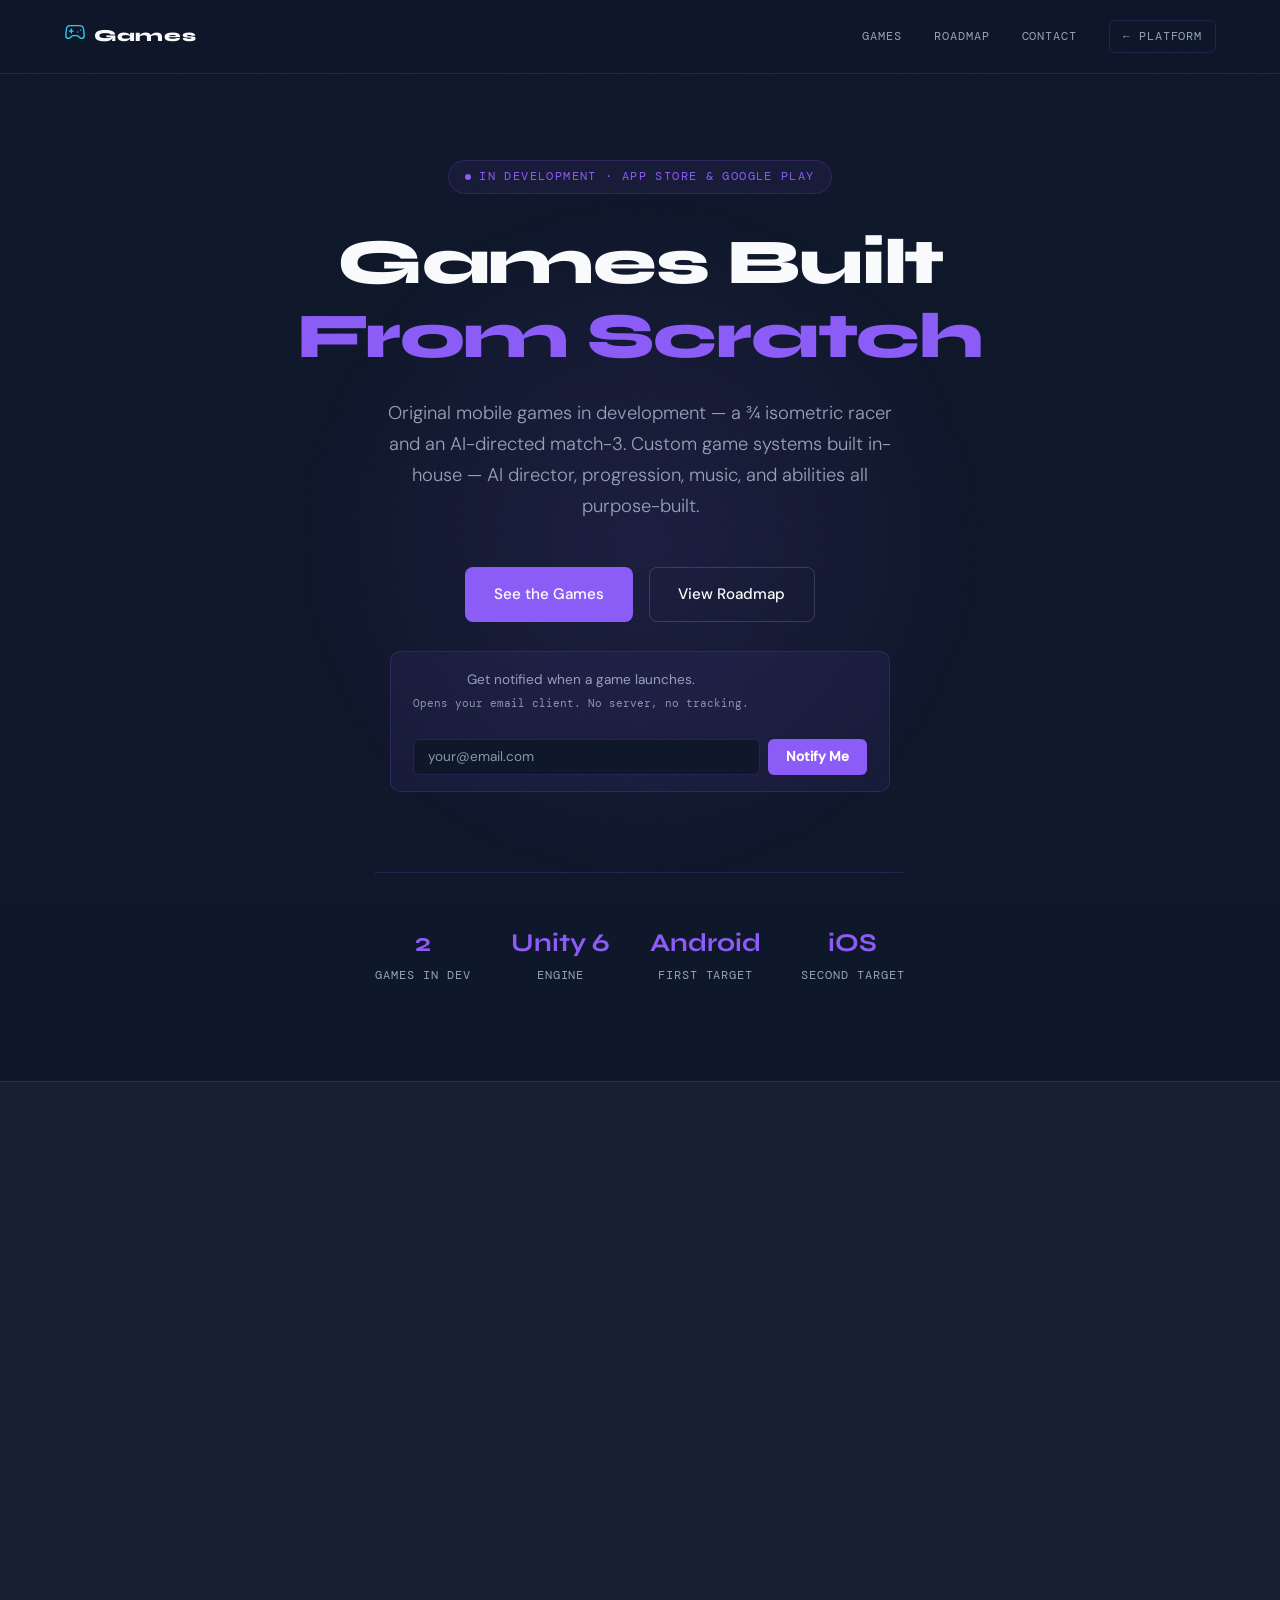
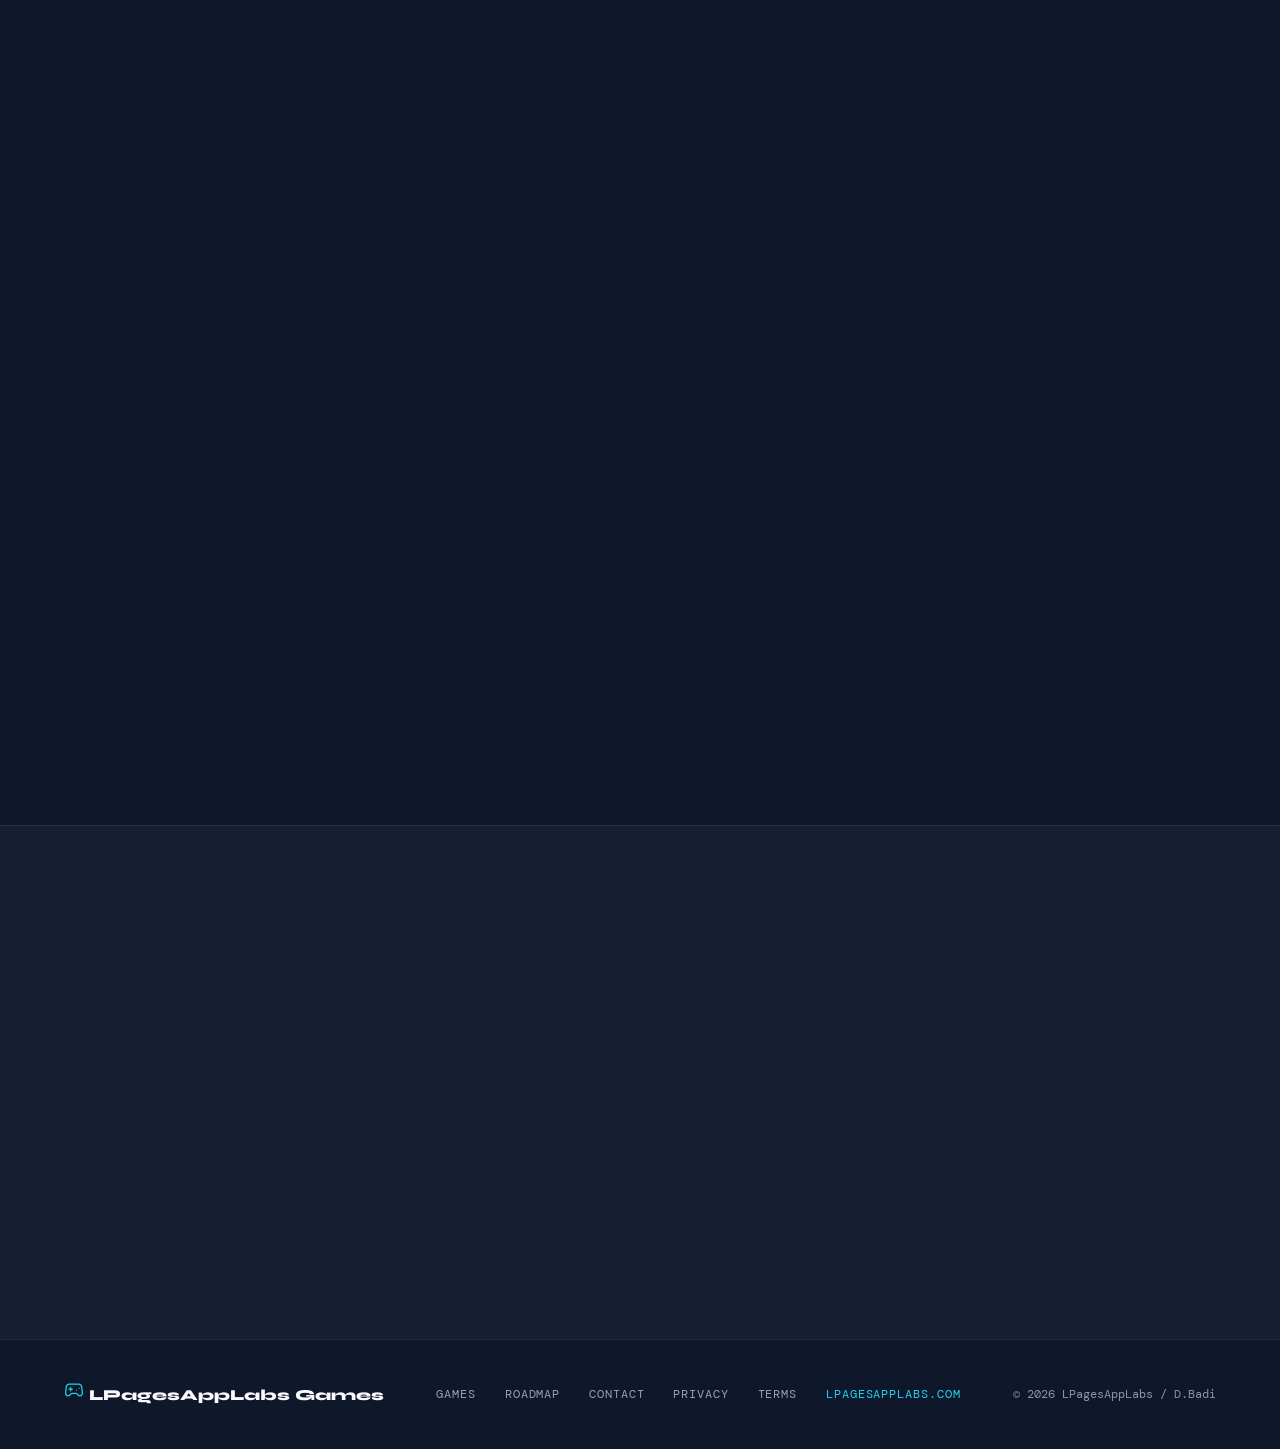
==== public/index.html @ be128126 "Separate served content from internal tooling — the actual fix _redirects failed twice to block /.ci" ====
<!DOCTYPE html>
<!-- LPagesAppLabs Platform v1.0 · Games · contact@lpagesapplabs.com -->
<html lang="en">
<head>
  <meta charset="UTF-8" />
  <meta name="viewport" content="width=device-width, initial-scale=1.0"/>
  <meta name="color-scheme" content="dark">
  <title>LPagesAppLabs Games — Mobile Games in Development</title>
  <meta name="description" content="Mobile games in development by LPagesAppLabs. Mini Motor Maze — ¾ isometric racing. Galaxy Diamond — match-3 puzzle with adaptive AI. Coming to App Store and Google Play.">
  <link rel="canonical" href="https://games.lpagesapplabs.com/" />
  <meta property="og:title" content="LPagesAppLabs Games — Mobile Games in Development" />
  <meta property="og:description" content="Mini Motor Maze and Galaxy Diamond — mobile games built with Unity, coming to App Store and Google Play." />
  <meta property="og:url" content="https://games.lpagesapplabs.com/" />
  <meta property="og:image" content="https://lpagesapplabs.com/og-image.png" />
  <meta property="og:image:width" content="1200" />
  <meta property="og:image:height" content="630" />
  <meta property="og:type" content="website" />
  <meta name="twitter:card" content="summary_large_image" />
  <meta name="twitter:title" content="LPagesAppLabs Games — Mobile Games in Development" />
  <meta name="twitter:description" content="Mini Motor Maze and Galaxy Diamond — mobile games built with Unity, coming to App Store and Google Play." />
  <meta name="twitter:image" content="https://lpagesapplabs.com/og-image.png" />
  <meta name="theme-color" content="#0F172A">
  <meta name="robots" content="index, follow">
  <link rel="icon" href="https://lpagesapplabs.com/logo.svg" type="image/svg+xml">
  <script src="main.js"></script>
  <link rel="stylesheet" href="fonts.css">
  <link rel="preload" href="fonts/syne-latin-800-normal.woff2" as="font" type="font/woff2" crossorigin>
  <link rel="preload" href="fonts/dm-sans-latin-400-normal.woff2" as="font" type="font/woff2" crossorigin>
  <link rel="stylesheet" href="styles.css">
</head>
<body>
<a class="skip-link" href="#main-content">Skip to main content</a>

<nav>
  <a href="#hero" class="nav-logo"><span class="logo-icon" aria-hidden="true"><svg width="22" height="22" viewBox="0 0 24 24" fill="none" stroke="#22D3EE" stroke-width="1.5" stroke-linecap="round" stroke-linejoin="round" aria-hidden="true"><line x1="6" y1="11" x2="10" y2="11"/><line x1="8" y1="9" x2="8" y2="13"/><line x1="15" y1="12" x2="15.01" y2="12"/><line x1="18" y1="10" x2="18.01" y2="10"/><path d="M17.32 5H6.68a4 4 0 0 0-3.978 3.59c-.006.052-.01.101-.017.152C2.604 9.416 2 14.456 2 16a3 3 0 0 0 3 3c1 0 1.5-.5 2-1l1.414-1.414A2 2 0 0 1 9.828 16h4.344a2 2 0 0 1 1.414.586L17 18c.5.5 1 1 2 1a3 3 0 0 0 3-3c0-1.545-.604-6.584-.685-7.258-.006-.05-.01-.1-.017-.151A4 4 0 0 0 17.32 5z"/></svg></span> Games</a>
  <div class="nav-right">
    <div class="nav-links">
      <a href="#games">Games</a>
      <a href="#timeline">Roadmap</a>
      <a href="#contact">Contact</a>
    </div>
    <a href="https://lpagesapplabs.com" class="nav-platform" rel="noopener noreferrer">← Platform</a>
    <button class="nav-hamburger" id="hamburger" aria-label="Menu" aria-expanded="false" aria-controls="navMobile">
      <span></span><span></span><span></span>
    </button>
  </div>
</nav>
<div class="nav-mobile" id="navMobile">
  <a href="#games">Games</a>
  <a href="#timeline">Roadmap</a>
  <a href="#contact">Contact</a>
  <a href="https://lpagesapplabs.com" rel="noopener noreferrer">← Platform</a>
</div>

<main id="main-content">
<!-- HERO -->
<section id="hero">
  <div class="hero-glow"></div>
  <div class="hero-badge"><span class="badge-dot"></span> In Development · App Store &amp; Google Play</div>
  <h1>Games Built<br><span class="accent">From Scratch</span></h1>
  <p class="hero-sub">Original mobile games in development — a ¾ isometric racer and an AI-directed match-3. Custom game systems built in-house — AI director, progression, music, and abilities all purpose-built.</p>
  <div class="btn-group">
    <a href="#games" class="btn btn-primary">See the Games</a>
    <a href="#timeline" class="btn btn-secondary">View Roadmap</a>
  </div>
  <div class="notify-strip">
    <p>Get notified when a game launches.<br><span class="notify-sub">Opens your email client. No server, no tracking.</span></p>
    <form class="notify-form" data-product="LPagesAppLabs Games">
      <input type="email" placeholder="your@email.com" required autocomplete="email" aria-label="Email address">
      <button type="submit">Notify Me</button>
    </form>
  </div>
  <div class="hero-stat-bar">
    <div class="stat"><div class="stat-num">2</div><div class="stat-label">Games in dev</div></div>
    <div class="stat"><div class="stat-num">Unity 6</div><div class="stat-label">Engine</div></div>
    <div class="stat"><div class="stat-num">Android</div><div class="stat-label">First target</div></div>
    <div class="stat"><div class="stat-num">iOS</div><div class="stat-label">Second target</div></div>
  </div>
</section>

<!-- GAMES -->
<section id="games">
  <div class="games-header reveal">
    <div class="section-label">In Development</div>
    <h2 class="section-title">Two Original Games</h2>
    <p>Both built in-house using Unity. Targeting Android and iOS.</p>
  </div>

  <!-- MINI MOTOR MAZE -->
  <div class="game-block reveal">
    <div class="game-info">
      <div class="game-tag">Phase 1 — MVP</div>
      <h2 class="game-name">Mini Motor<br>Maze</h2>
      <div class="game-engine">Unity · Android &amp; iOS · ¾ Isometric</div>
      <p class="game-desc">A charming top-down racer where you navigate hand-crafted mazes, collect gems, and use car-specific abilities. The first car — Sunny Coupe — is a lightweight plastic speedster with a turbo boost. Designed around a 3-star level loop with escalating difficulty across 20 Forest Trails levels.</p>
      <div class="feature-list">
        <div class="feature-item"><span class="feature-check" aria-hidden="true">✓</span> ¾ isometric camera with smooth follow</div>
        <div class="feature-item"><span class="feature-check" aria-hidden="true">✓</span> Car abilities system with per-car specials</div>
        <div class="feature-item"><span class="feature-check" aria-hidden="true">✓</span> Star rating per level (move-efficiency formula)</div>
        <div class="feature-item"><span class="feature-check" aria-hidden="true">✓</span> Level complete screen with retry &amp; next-level</div>
        <div class="feature-item"><span class="feature-check" aria-hidden="true">✓</span> Automated test suite — all systems verified</div>
      </div>
      <div class="store-badges">
        <span class="store-badge">
          <svg width="14" height="14" viewBox="0 0 24 24" fill="currentColor"><path d="M17.05 20.28c-.98.95-2.05.8-3.08.35-1.09-.46-2.09-.48-3.24 0-1.44.62-2.2.44-3.06-.35C2.79 15.25 3.51 7.7 9.05 7.4c1.39.07 2.34.74 3.15.8 1.19-.24 2.35-.93 3.62-.84 1.54.12 2.69.72 3.45 1.83-3.17 1.89-2.42 6.02.78 7.2-.57 1.5-1.32 2.96-3 3.89zM12.03 7.25c-.15-2.23 1.66-4.07 3.74-4.25.29 2.58-2.34 4.5-3.74 4.25z"/></svg>
          App Store — Coming Soon
        </span>
        <span class="store-badge">
          <svg width="14" height="14" viewBox="0 0 24 24" fill="currentColor"><path d="M3.18 23.76c.28.15.59.2.9.14l12.22-12.23-3.47-3.47L3.18 23.76zm16.87-10.77c.55-.31.87-.87.87-1.49s-.32-1.18-.87-1.49L17.9 8.84 14.1 12l3.93 3.16 2.02-1.17zM3.54.3C3.24.11 2.9.04 2.58.19L14.84 12 3.54.3zM3.18.24L2.58.19c-.02.01-.04.02-.05.03l-.01.01C2.22.44 2 .82 2 1.25v21.5c0 .43.22.81.52 1.01l.01.01.05.03.03-.02L3.18.24z"/></svg>
          Google Play — Coming Soon
        </span>
      </div>
    </div>
    <div class="game-visual">
      <div class="vis-header">
        <span class="vis-icon"><svg width="36" height="36" viewBox="0 0 24 24" fill="none" stroke="#22D3EE" stroke-width="1.25" stroke-linecap="round" stroke-linejoin="round" aria-hidden="true"><path d="M5 17H3v-4l2-5h12l2 5v4h-2"/><circle cx="7" cy="17" r="2"/><circle cx="17" cy="17" r="2"/><path d="M3 12h18"/></svg></span>
        <div>
          <h3 class="vis-title">Sunny Coupe</h3>
          <div class="vis-sub">First car · Forest Trails</div>
        </div>
      </div>
      <div class="vis-row"><span class="vis-label">Engine</span><span class="vis-val">Unity</span></div>
      <div class="vis-row"><span class="vis-label">Architecture</span><span class="vis-val">Data-driven design</span></div>
      
      <div class="vis-row"><span class="vis-label">Camera</span><span class="vis-val">¾ Isometric</span></div>
      <div class="vis-row"><span class="vis-label">Levels (MVP)</span><span class="vis-val">20 handcrafted</span></div>
      <div class="vis-row"><span class="vis-label">Stars</span><span class="vis-val emerald">3-star efficiency rating</span></div>
      
      
      <div class="progress-bar">
        <div class="progress-header">
          <span class="progress-label">Phase 1 Progress</span>
          
        </div>
        <div class="bar-track"><div class="bar-fill"></div></div>
      </div>
    </div>
  </div>

  <!-- GALAXY DIAMOND -->
  <div class="game-block reverse reveal">
    <div class="game-info">
      <div class="game-tag amber">Active Development</div>
      <h2 class="game-name">Galaxy<br>Diamond</h2>
      <div class="game-engine">Unity · Android &amp; iOS · Match-3</div>
      <p class="game-desc">A match-3 puzzle game with an adaptive AI system that reads player momentum and responds — shifting difficulty without breaking immersion. Features procedural music, special gem types, chain scoring, and a full meta-progression system.</p>
      <div class="feature-list">
        <div class="feature-item"><span class="feature-check amber">✓</span> Adaptive AI difficulty engine</div>
        <div class="feature-item"><span class="feature-check amber">✓</span> Special gem types with unique chain effects</div>
        <div class="feature-item"><span class="feature-check amber">✓</span> Procedural background music — adapts to gameplay</div>
        <div class="feature-item"><span class="feature-check amber">✓</span> Chain multiplier scoring (×1–×4+) with escalating colors</div>
        <div class="feature-item"><span class="feature-check amber">✓</span> Crystal quota level-complete mechanic</div>
        <div class="feature-item"><span class="feature-check amber">✓</span> Full board: swap, match, cascade, fill, animations</div>
      </div>
      <div class="store-badges">
        <span class="store-badge">
          <svg width="14" height="14" viewBox="0 0 24 24" fill="currentColor"><path d="M17.05 20.28c-.98.95-2.05.8-3.08.35-1.09-.46-2.09-.48-3.24 0-1.44.62-2.2.44-3.06-.35C2.79 15.25 3.51 7.7 9.05 7.4c1.39.07 2.34.74 3.15.8 1.19-.24 2.35-.93 3.62-.84 1.54.12 2.69.72 3.45 1.83-3.17 1.89-2.42 6.02.78 7.2-.57 1.5-1.32 2.96-3 3.89zM12.03 7.25c-.15-2.23 1.66-4.07 3.74-4.25.29 2.58-2.34 4.5-3.74 4.25z"/></svg>
          App Store — Coming Soon
        </span>
        <span class="store-badge">
          <svg width="14" height="14" viewBox="0 0 24 24" fill="currentColor"><path d="M3.18 23.76c.28.15.59.2.9.14l12.22-12.23-3.47-3.47L3.18 23.76zm16.87-10.77c.55-.31.87-.87.87-1.49s-.32-1.18-.87-1.49L17.9 8.84 14.1 12l3.93 3.16 2.02-1.17zM3.54.3C3.24.11 2.9.04 2.58.19L14.84 12 3.54.3zM3.18.24L2.58.19c-.02.01-.04.02-.05.03l-.01.01C2.22.44 2 .82 2 1.25v21.5c0 .43.22.81.52 1.01l.01.01.05.03.03-.02L3.18.24z"/></svg>
          Google Play — Coming Soon
        </span>
      </div>
    </div>
    <div class="game-visual amber-card">
      <div class="vis-header">
        <span class="vis-icon"><svg width="36" height="36" viewBox="0 0 24 24" fill="none" stroke="#8B5CF6" stroke-width="1.25" stroke-linecap="round" stroke-linejoin="round" aria-hidden="true"><polyline points="12 3 19.5 9 12 21 4.5 9 12 3"/><polyline points="4.5 9 19.5 9"/></svg></span>
        <div>
          <h3 class="vis-title">AI System</h3>
          <div class="vis-sub">Adaptive AI · Galaxy Diamond</div>
        </div>
      </div>
      <div class="vis-row"><span class="vis-label">Engine</span><span class="vis-val amber">Unity · 2D</span></div>
      <div class="vis-row"><span class="vis-label">Board</span><span class="vis-val amber">8×8 Match-3</span></div>
      <div class="vis-row"><span class="vis-label">Gem types</span><span class="vis-val amber">Up to 9 active</span></div>
      <div class="vis-row"><span class="vis-label">Special gems</span><span class="vis-val amber">4 types</span></div>
      <div class="vis-row"><span class="vis-label">AI Director</span><span class="vis-val amber">Adaptive difficulty</span></div>
      <div class="vis-row"><span class="vis-label">Music</span><span class="vis-val amber">Procedural · adaptive</span></div>
      <div class="vis-row"><span class="vis-label">Monetization</span><span class="vis-val">In-app purchases</span></div>
      <div class="progress-bar">
        <div class="progress-header">
          <span class="progress-label">Core Engine Progress</span>
          
        </div>
        <div class="bar-track"><div class="bar-fill amber"></div></div>
      </div>
    </div>
  </div>
</section>

<!-- TIMELINE -->
<section id="timeline">
  <div class="timeline-inner">
    <div class="timeline-header reveal">
      <div class="section-label">Roadmap</div>
      <h2 class="section-title">What's Happening When</h2>
      <p>Both games are in parallel development. Neither will ship until fun is proven.</p>
    </div>
    <div class="tl-items">
      <div class="tl-item reveal">
        <div class="tl-dot done">✓</div>
        <div>
          <div class="tl-game">Galaxy Diamond</div>
          <div class="tl-phase">Core Engine Complete</div>
          <p class="tl-desc">Core game engine, AI director, procedural music, chain scoring, and meta-progression all built and running.</p>
        </div>
      </div>
      <div class="tl-item reveal">
        <div class="tl-dot done">✓</div>
        <div>
          <div class="tl-game">Mini Motor Maze</div>
          <div class="tl-phase">Architecture & Systems Complete</div>
          <p class="tl-desc">Core game systems, isometric camera, progression tracking, and automated test suite all in place.</p>
        </div>
      </div>
      <div class="tl-item reveal">
        <div class="tl-dot active">→</div>
        <div>
          <div class="tl-game">Mini Motor Maze</div>
          <div class="tl-phase">Phase 1 — MVP Playtest (In Progress)</div>
          <p class="tl-desc">Building 20 Forest Trails levels, Sunny Coupe model, audio, and particle polish. Goal: Android side-load playtest to prove the core driving loop is fun.</p>
        </div>
      </div>
      <div class="tl-item reveal">
        <div class="tl-dot active">→</div>
        <div>
          <div class="tl-game">Galaxy Diamond</div>
          <div class="tl-phase">Phase 1 — Level Design &amp; IAP (In Progress)</div>
          <p class="tl-desc">Designing the level progression curve, wiring in-app purchases with server-side validation, and completing the store listing assets.</p>
        </div>
      </div>
      <div class="tl-item reveal">
        <div class="tl-dot next">◦</div>
        <div>
          <div class="tl-game">Both Games</div>
          <div class="tl-phase">Soft Launch — Google Play</div>
          <p class="tl-desc">Initial release on Android. Gather data, tune difficulty, and verify monetization before iOS submission.</p>
        </div>
      </div>
      <div class="tl-item reveal">
        <div class="tl-dot next">◦</div>
        <div>
          <div class="tl-game">Both Games</div>
          <div class="tl-phase">App Store Submission — iOS</div>
          <p class="tl-desc">ATT consent, COPPA analysis, App Store review compliance, and full localization pass before global launch.</p>
        </div>
      </div>
    </div>
  </div>
</section>

<!-- CONTACT -->
<section id="contact">
  <div class="reveal">
    <div class="section-label">Get in Touch</div>
    <h2 class="section-title">Contact</h2>
  </div>
  <div class="contact-box reveal">
    <p>For beta interest, press inquiries, or partnerships — reach out directly.</p>
    <a href="mailto:contact@lpagesapplabs.com" class="contact-email">contact@lpagesapplabs.com</a>
  </div>
</section>

</main>

<footer>
  <a href="#hero" class="footer-logo"><span class="logo-icon" aria-hidden="true"><svg width="20" height="20" viewBox="0 0 24 24" fill="none" stroke="#22D3EE" stroke-width="1.5" stroke-linecap="round" stroke-linejoin="round" aria-hidden="true"><line x1="6" y1="11" x2="10" y2="11"/><line x1="8" y1="9" x2="8" y2="13"/><line x1="15" y1="12" x2="15.01" y2="12"/><line x1="18" y1="10" x2="18.01" y2="10"/><path d="M17.32 5H6.68a4 4 0 0 0-3.978 3.59c-.006.052-.01.101-.017.152C2.604 9.416 2 14.456 2 16a3 3 0 0 0 3 3c1 0 1.5-.5 2-1l1.414-1.414A2 2 0 0 1 9.828 16h4.344a2 2 0 0 1 1.414.586L17 18c.5.5 1 1 2 1a3 3 0 0 0 3-3c0-1.545-.604-6.584-.685-7.258-.006-.05-.01-.1-.017-.151A4 4 0 0 0 17.32 5z"/></svg></span> LPagesAppLabs Games</a>
  <div class="footer-links">
    <a href="#games">Games</a>
    <a href="#timeline">Roadmap</a>
    <a href="#contact">Contact</a>
    <a href="privacy.html">Privacy</a>
    <a href="terms.html">Terms</a>
    <a href="https://lpagesapplabs.com" class="footer-platform" rel="noopener noreferrer">lpagesapplabs.com</a>
  </div>
  <div class="footer-copy">© 2026 LPagesAppLabs / D.Badi</div>
</footer>

</body>
</html>
---- public/fonts.css ----
/* Self-hosted webfonts. Previously loaded from fonts.bunny.net, which sat in both
   style-src and font-src on all nine origins with no SRI possible, because the
   CSS URL is generated. Serving them from our own origin removes the last
   third-party origin on the platform and lets the CSP drop to 'self'.
   Greek subsets omitted; latin and latin-ext cover English and Romanian. */

/* latin */
@font-face {
  font-family: 'Syne';
  font-style: normal;
  font-weight: 400;
  font-stretch: 100%;
  font-display: swap;
  src: url(fonts/syne-latin-400-normal.woff2) format('woff2'); 
  unicode-range: U+0000-00FF,U+0131,U+0152-0153,U+02BB-02BC,U+02C6,U+02DA,U+02DC,U+0304,U+0308,U+0329,U+2000-206F,U+20AC,U+2122,U+2191,U+2193,U+2212,U+2215,U+FEFF,U+FFFD;
}

/* latin-ext */
@font-face {
  font-family: 'Syne';
  font-style: normal;
  font-weight: 400;
  font-stretch: 100%;
  font-display: swap;
  src: url(fonts/syne-latin-ext-400-normal.woff2) format('woff2'); 
  unicode-range: U+0100-02BA,U+02BD-02C5,U+02C7-02CC,U+02CE-02D7,U+02DD-02FF,U+0304,U+0308,U+0329,U+1D00-1DBF,U+1E00-1E9F,U+1EF2-1EFF,U+2020,U+20A0-20AB,U+20AD-20C0,U+2113,U+2C60-2C7F,U+A720-A7FF;
}

/* latin */
@font-face {
  font-family: 'Syne';
  font-style: normal;
  font-weight: 600;
  font-stretch: 100%;
  font-display: swap;
  src: url(fonts/syne-latin-600-normal.woff2) format('woff2'); 
  unicode-range: U+0000-00FF,U+0131,U+0152-0153,U+02BB-02BC,U+02C6,U+02DA,U+02DC,U+0304,U+0308,U+0329,U+2000-206F,U+20AC,U+2122,U+2191,U+2193,U+2212,U+2215,U+FEFF,U+FFFD;
}

/* latin-ext */
@font-face {
  font-family: 'Syne';
  font-style: normal;
  font-weight: 600;
  font-stretch: 100%;
  font-display: swap;
  src: url(fonts/syne-latin-ext-600-normal.woff2) format('woff2'); 
  unicode-range: U+0100-02BA,U+02BD-02C5,U+02C7-02CC,U+02CE-02D7,U+02DD-02FF,U+0304,U+0308,U+0329,U+1D00-1DBF,U+1E00-1E9F,U+1EF2-1EFF,U+2020,U+20A0-20AB,U+20AD-20C0,U+2113,U+2C60-2C7F,U+A720-A7FF;
}

/* latin */
@font-face {
  font-family: 'Syne';
  font-style: normal;
  font-weight: 700;
  font-stretch: 100%;
  font-display: swap;
  src: url(fonts/syne-latin-700-normal.woff2) format('woff2'); 
  unicode-range: U+0000-00FF,U+0131,U+0152-0153,U+02BB-02BC,U+02C6,U+02DA,U+02DC,U+0304,U+0308,U+0329,U+2000-206F,U+20AC,U+2122,U+2191,U+2193,U+2212,U+2215,U+FEFF,U+FFFD;
}

/* latin-ext */
@font-face {
  font-family: 'Syne';
  font-style: normal;
  font-weight: 700;
  font-stretch: 100%;
  font-display: swap;
  src: url(fonts/syne-latin-ext-700-normal.woff2) format('woff2'); 
  unicode-range: U+0100-02BA,U+02BD-02C5,U+02C7-02CC,U+02CE-02D7,U+02DD-02FF,U+0304,U+0308,U+0329,U+1D00-1DBF,U+1E00-1E9F,U+1EF2-1EFF,U+2020,U+20A0-20AB,U+20AD-20C0,U+2113,U+2C60-2C7F,U+A720-A7FF;
}

/* latin */
@font-face {
  font-family: 'Syne';
  font-style: normal;
  font-weight: 800;
  font-stretch: 100%;
  font-display: swap;
  src: url(fonts/syne-latin-800-normal.woff2) format('woff2'); 
  unicode-range: U+0000-00FF,U+0131,U+0152-0153,U+02BB-02BC,U+02C6,U+02DA,U+02DC,U+0304,U+0308,U+0329,U+2000-206F,U+20AC,U+2122,U+2191,U+2193,U+2212,U+2215,U+FEFF,U+FFFD;
}

/* latin-ext */
@font-face {
  font-family: 'Syne';
  font-style: normal;
  font-weight: 800;
  font-stretch: 100%;
  font-display: swap;
  src: url(fonts/syne-latin-ext-800-normal.woff2) format('woff2'); 
  unicode-range: U+0100-02BA,U+02BD-02C5,U+02C7-02CC,U+02CE-02D7,U+02DD-02FF,U+0304,U+0308,U+0329,U+1D00-1DBF,U+1E00-1E9F,U+1EF2-1EFF,U+2020,U+20A0-20AB,U+20AD-20C0,U+2113,U+2C60-2C7F,U+A720-A7FF;
}

/* latin */
@font-face {
  font-family: 'DM Mono';
  font-style: normal;
  font-weight: 300;
  font-display: swap;
  src: url(fonts/dm-mono-latin-300-normal.woff2) format('woff2'); 
  unicode-range: U+0000-00FF,U+0131,U+0152-0153,U+02BB-02BC,U+02C6,U+02DA,U+02DC,U+0304,U+0308,U+0329,U+2000-206F,U+20AC,U+2122,U+2191,U+2193,U+2212,U+2215,U+FEFF,U+FFFD;
}

/* latin-ext */
@font-face {
  font-family: 'DM Mono';
  font-style: normal;
  font-weight: 300;
  font-display: swap;
  src: url(fonts/dm-mono-latin-ext-300-normal.woff2) format('woff2'); 
  unicode-range: U+0100-02BA,U+02BD-02C5,U+02C7-02CC,U+02CE-02D7,U+02DD-02FF,U+0304,U+0308,U+0329,U+1D00-1DBF,U+1E00-1E9F,U+1EF2-1EFF,U+2020,U+20A0-20AB,U+20AD-20C0,U+2113,U+2C60-2C7F,U+A720-A7FF;
}

/* latin */
@font-face {
  font-family: 'DM Mono';
  font-style: normal;
  font-weight: 400;
  font-display: swap;
  src: url(fonts/dm-mono-latin-400-normal.woff2) format('woff2'); 
  unicode-range: U+0000-00FF,U+0131,U+0152-0153,U+02BB-02BC,U+02C6,U+02DA,U+02DC,U+0304,U+0308,U+0329,U+2000-206F,U+20AC,U+2122,U+2191,U+2193,U+2212,U+2215,U+FEFF,U+FFFD;
}

/* latin-ext */
@font-face {
  font-family: 'DM Mono';
  font-style: normal;
  font-weight: 400;
  font-display: swap;
  src: url(fonts/dm-mono-latin-ext-400-normal.woff2) format('woff2'); 
  unicode-range: U+0100-02BA,U+02BD-02C5,U+02C7-02CC,U+02CE-02D7,U+02DD-02FF,U+0304,U+0308,U+0329,U+1D00-1DBF,U+1E00-1E9F,U+1EF2-1EFF,U+2020,U+20A0-20AB,U+20AD-20C0,U+2113,U+2C60-2C7F,U+A720-A7FF;
}

/* latin */
@font-face {
  font-family: 'DM Mono';
  font-style: normal;
  font-weight: 500;
  font-display: swap;
  src: url(fonts/dm-mono-latin-500-normal.woff2) format('woff2'); 
  unicode-range: U+0000-00FF,U+0131,U+0152-0153,U+02BB-02BC,U+02C6,U+02DA,U+02DC,U+0304,U+0308,U+0329,U+2000-206F,U+20AC,U+2122,U+2191,U+2193,U+2212,U+2215,U+FEFF,U+FFFD;
}

/* latin-ext */
@font-face {
  font-family: 'DM Mono';
  font-style: normal;
  font-weight: 500;
  font-display: swap;
  src: url(fonts/dm-mono-latin-ext-500-normal.woff2) format('woff2'); 
  unicode-range: U+0100-02BA,U+02BD-02C5,U+02C7-02CC,U+02CE-02D7,U+02DD-02FF,U+0304,U+0308,U+0329,U+1D00-1DBF,U+1E00-1E9F,U+1EF2-1EFF,U+2020,U+20A0-20AB,U+20AD-20C0,U+2113,U+2C60-2C7F,U+A720-A7FF;
}

/* latin */
@font-face {
  font-family: 'DM Sans';
  font-style: normal;
  font-weight: 300;
  font-stretch: 100%;
  font-display: swap;
  src: url(fonts/dm-sans-latin-300-normal.woff2) format('woff2'); 
  unicode-range: U+0000-00FF,U+0131,U+0152-0153,U+02BB-02BC,U+02C6,U+02DA,U+02DC,U+0304,U+0308,U+0329,U+2000-206F,U+20AC,U+2122,U+2191,U+2193,U+2212,U+2215,U+FEFF,U+FFFD;
}

/* latin-ext */
@font-face {
  font-family: 'DM Sans';
  font-style: normal;
  font-weight: 300;
  font-stretch: 100%;
  font-display: swap;
  src: url(fonts/dm-sans-latin-ext-300-normal.woff2) format('woff2'); 
  unicode-range: U+0100-02BA,U+02BD-02C5,U+02C7-02CC,U+02CE-02D7,U+02DD-02FF,U+0304,U+0308,U+0329,U+1D00-1DBF,U+1E00-1E9F,U+1EF2-1EFF,U+2020,U+20A0-20AB,U+20AD-20C0,U+2113,U+2C60-2C7F,U+A720-A7FF;
}

/* latin */
@font-face {
  font-family: 'DM Sans';
  font-style: normal;
  font-weight: 400;
  font-stretch: 100%;
  font-display: swap;
  src: url(fonts/dm-sans-latin-400-normal.woff2) format('woff2'); 
  unicode-range: U+0000-00FF,U+0131,U+0152-0153,U+02BB-02BC,U+02C6,U+02DA,U+02DC,U+0304,U+0308,U+0329,U+2000-206F,U+20AC,U+2122,U+2191,U+2193,U+2212,U+2215,U+FEFF,U+FFFD;
}

/* latin-ext */
@font-face {
  font-family: 'DM Sans';
  font-style: normal;
  font-weight: 400;
  font-stretch: 100%;
  font-display: swap;
  src: url(fonts/dm-sans-latin-ext-400-normal.woff2) format('woff2'); 
  unicode-range: U+0100-02BA,U+02BD-02C5,U+02C7-02CC,U+02CE-02D7,U+02DD-02FF,U+0304,U+0308,U+0329,U+1D00-1DBF,U+1E00-1E9F,U+1EF2-1EFF,U+2020,U+20A0-20AB,U+20AD-20C0,U+2113,U+2C60-2C7F,U+A720-A7FF;
}

/* latin */
@font-face {
  font-family: 'DM Sans';
  font-style: normal;
  font-weight: 500;
  font-stretch: 100%;
  font-display: swap;
  src: url(fonts/dm-sans-latin-500-normal.woff2) format('woff2'); 
  unicode-range: U+0000-00FF,U+0131,U+0152-0153,U+02BB-02BC,U+02C6,U+02DA,U+02DC,U+0304,U+0308,U+0329,U+2000-206F,U+20AC,U+2122,U+2191,U+2193,U+2212,U+2215,U+FEFF,U+FFFD;
}

/* latin-ext */
@font-face {
  font-family: 'DM Sans';
  font-style: normal;
  font-weight: 500;
  font-stretch: 100%;
  font-display: swap;
  src: url(fonts/dm-sans-latin-ext-500-normal.woff2) format('woff2'); 
  unicode-range: U+0100-02BA,U+02BD-02C5,U+02C7-02CC,U+02CE-02D7,U+02DD-02FF,U+0304,U+0308,U+0329,U+1D00-1DBF,U+1E00-1E9F,U+1EF2-1EFF,U+2020,U+20A0-20AB,U+20AD-20C0,U+2113,U+2C60-2C7F,U+A720-A7FF;
}
---- public/styles.css ----
*, *::before, *::after { box-sizing: border-box; margin: 0; padding: 0; }
    :root {
      --bg: #0F172A; --bg2: #111827;
      --surface: #1E293B; --surface2: #162032;
      --violet: #8B5CF6; --violet-text: #A78BFA; --violet-dim: #7C3AED;
      --violet-glow: rgba(139,92,246,0.15);
      --violet-glow2: rgba(139,92,246,0.07);
      --cyan: #22D3EE;
      --emerald: #10B981;
      --amber: #F59E0B;
      --white: #F8FAFC; --muted: #94A3B8; --muted-dim: #8A97A8;
      --border: rgba(139,92,246,0.18);
    }
    html { scroll-behavior: smooth; }
    body {
      background: var(--bg); color: var(--white);
      font-family: 'DM Sans', sans-serif;
      font-size: 16px; line-height: 1.7; overflow-x: hidden;
    }
    body::before {
      content: ''; position: fixed; inset: 0;
      background-image: url("data:image/svg+xml,%3Csvg viewBox='0 0 256 256' xmlns='http://www.w3.org/2000/svg'%3E%3Cfilter id='noise'%3E%3CfeTurbulence type='fractalNoise' baseFrequency='0.9' numOctaves='4' stitchTiles='stitch'/%3E%3C/filter%3E%3Crect width='100%25' height='100%25' filter='url(%23noise)' opacity='0.04'/%3E%3C/svg%3E");
      pointer-events: none; z-index: 0; opacity: 0.4;
    }
    section { position: relative; z-index: 1; }

    /* NAV */
    nav {
      position: fixed; top: 0; left: 0; right: 0; z-index: 100;
      display: flex; justify-content: space-between; align-items: center;
      padding: 1.25rem 5%;
      background: rgba(15,23,42,0.88);
      backdrop-filter: blur(18px);
      border-bottom: 1px solid var(--border);
    }
    .nav-logo {
      font-family: 'Syne', sans-serif; font-weight: 800;
      font-size: 1.05rem; letter-spacing: 0.04em;
      color: var(--white); display: flex; align-items: center; gap: 0.5rem;
      text-decoration: none;
    }
    .nav-logo span { color: var(--violet); }
    .nav-right { display: flex; align-items: center; gap: 2rem; }
    .nav-links { display: flex; gap: 2rem; }
    .nav-links a {
      font-family: 'DM Mono', monospace; font-size: 0.75rem;
      color: var(--muted); text-decoration: none;
      letter-spacing: 0.08em; text-transform: uppercase; transition: color 0.2s;
    }
    .nav-links a:hover { color: var(--violet); }
    .nav-platform {
      font-family: 'DM Mono', monospace; font-size: 0.72rem;
      color: var(--muted); text-decoration: none;
      letter-spacing: 0.08em; text-transform: uppercase;
      border: 1px solid var(--border); padding: 0.35rem 0.8rem;
      border-radius: 6px; transition: all 0.2s;
    }
    .nav-platform:hover { color: var(--cyan); border-color: rgba(34,211,238,0.3); }
    .nav-hamburger { display: none; flex-direction: column; gap: 5px; cursor: pointer; padding: 4px; background: none; border: none; }
    .nav-hamburger span { display: block; width: 22px; height: 2px; background: var(--muted); border-radius: 2px; }
    .nav-mobile { display: none; flex-direction: column; background: rgba(15,23,42,0.97); border-top: 1px solid var(--border); padding: 1rem 5%; position: fixed; top: 62px; left: 0; right: 0; z-index: 99; }
    .nav-mobile a { font-family: 'DM Mono', monospace; font-size: 0.85rem; color: var(--muted); text-decoration: none; letter-spacing: 0.08em; text-transform: uppercase; padding: 0.75rem 0; border-bottom: 1px solid rgba(255,255,255,0.04); transition: color 0.2s; }
    .nav-mobile a:last-child { border-bottom: none; }
    .nav-mobile a:hover { color: var(--violet); }
    .nav-mobile.open { display: flex; }

    /* HERO */
    #hero {
      min-height: 100vh;
      display: flex; flex-direction: column;
      align-items: center; justify-content: center;
      text-align: center; padding: 10rem 5% 6rem; overflow: hidden;
    }
    .hero-glow {
      position: absolute; width: 700px; height: 700px; border-radius: 50%;
      background: radial-gradient(circle, rgba(139,92,246,0.11) 0%, transparent 70%);
      top: 50%; left: 50%; transform: translate(-50%, -50%);
      pointer-events: none; animation: pulse-glow 6s ease-in-out infinite;
    }
    @keyframes pulse-glow {
      0%, 100% { opacity: 0.7; transform: translate(-50%,-50%) scale(1); }
      50% { opacity: 1; transform: translate(-50%,-50%) scale(1.08); }
    }
    .hero-badge {
      display: inline-flex; align-items: center; gap: 0.5rem;
      font-family: 'DM Mono', monospace; font-size: 0.72rem;
      letter-spacing: 0.12em; text-transform: uppercase;
      color: var(--violet); background: var(--violet-glow2);
      border: 1px solid var(--border);
      padding: 0.4rem 1rem; border-radius: 999px;
      margin-bottom: 2rem; animation: fadeUp 0.6s ease both;
    }
    .badge-dot {
      width: 6px; height: 6px; border-radius: 50%;
      background: var(--violet); animation: blink 2s ease infinite;
    }
    @keyframes blink { 0%,100%{opacity:1} 50%{opacity:0.3} }
    h1 {
      font-family: 'Syne', sans-serif; font-weight: 800;
      font-size: clamp(2rem, 5vw, 4rem);
      line-height: 1.15; letter-spacing: -0.02em;
      margin-bottom: 1.5rem; animation: fadeUp 0.7s 0.1s ease both;
    }
    h1 .accent { color: var(--violet); }
    .hero-sub {
      font-size: clamp(1rem, 2vw, 1.15rem); color: var(--muted);
      max-width: 520px; margin: 0 auto 2.8rem; font-weight: 300;
      animation: fadeUp 0.7s 0.2s ease both;
    }
    .btn-group {
      display: flex; gap: 1rem; flex-wrap: wrap; justify-content: center;
      animation: fadeUp 0.7s 0.3s ease both;
    }
    .btn {
      display: inline-flex; align-items: center; gap: 0.6rem;
      padding: 0.85rem 1.8rem; border-radius: 8px;
      font-family: 'DM Sans', sans-serif; font-size: 0.95rem;
      font-weight: 500; text-decoration: none; cursor: pointer; transition: all 0.2s;
    }
    .btn-primary { background: var(--violet); color: #fff; border: none; }
    .btn-primary:hover { background: var(--violet-dim); transform: translateY(-2px); box-shadow: 0 8px 30px rgba(139,92,246,0.4); }
    .btn-secondary { background: transparent; color: var(--white); border: 1px solid rgba(255,255,255,0.15); }
    .btn-secondary:hover { border-color: var(--violet); color: var(--violet); transform: translateY(-2px); }
    .hero-stat-bar {
      display: flex; gap: 2.5rem; flex-wrap: wrap; justify-content: center;
      margin-top: 5rem; padding-top: 3rem;
      border-top: 1px solid var(--border);
      animation: fadeUp 0.7s 0.5s ease both;
    }
    .stat { text-align: center; }
    .stat-num { font-family: 'Syne', sans-serif; font-size: 1.6rem; font-weight: 700; color: var(--violet); }
    .stat-label { font-size: 0.75rem; color: var(--muted); font-family: 'DM Mono', monospace; text-transform: uppercase; letter-spacing: 0.08em; }
    @keyframes fadeUp {
      from { opacity: 0; transform: translateY(24px); }
      to   { opacity: 1; transform: translateY(0); }
    }

    /* SECTION COMMON */
    .section-label {
      font-family: 'DM Mono', monospace; font-size: 0.72rem;
      letter-spacing: 0.14em; text-transform: uppercase;
      color: var(--violet-text); margin-bottom: 1rem;
    }
    .section-title {
      font-family: 'Syne', sans-serif;
      font-size: clamp(1.8rem, 4vw, 2.8rem);
      font-weight: 700; line-height: 1.2; margin-bottom: 1rem;
    }

    /* GAMES */
    #games {
      padding: 7rem 5%;
      background: var(--surface2);
      border-top: 1px solid var(--border);
    }
    .games-header { text-align: center; margin-bottom: 4rem; }
    .games-header p { color: var(--muted); font-size: 1rem; max-width: 520px; margin: 0 auto; }

    .game-block {
      max-width: 1100px; margin: 0 auto 5rem;
      display: grid; grid-template-columns: 1fr 1fr; gap: 4rem; align-items: start;
    }
    .game-block:last-child { margin-bottom: 0; }
    .game-block.reverse { direction: rtl; }
    .game-block.reverse > * { direction: ltr; }

    .game-info {}
    .game-tag {
      display: inline-block; font-size: 0.65rem; letter-spacing: 0.1em;
      text-transform: uppercase; padding: 0.22rem 0.7rem;
      border-radius: 4px; margin-bottom: 1rem; font-weight: 500;
      background: rgba(139,92,246,0.12); color: var(--violet); border: 1px solid rgba(139,92,246,0.28);
    }
    .game-tag.amber {
      background: rgba(245,158,11,0.12); color: var(--amber); border: 1px solid rgba(245,158,11,0.28);
    }
    .game-name {
      font-family: 'Syne', sans-serif; font-size: clamp(1.6rem, 3.5vw, 2.4rem);
      font-weight: 800; margin-bottom: 0.5rem; line-height: 1.1;
    }
    .game-engine {
      font-family: 'DM Mono', monospace; font-size: 0.75rem;
      color: var(--muted); letter-spacing: 0.06em; margin-bottom: 1.2rem;
    }
    .game-desc { color: var(--muted); font-size: 0.95rem; margin-bottom: 2rem; line-height: 1.75; }

    .feature-list { display: flex; flex-direction: column; gap: 0.6rem; margin-bottom: 2rem; }
    .feature-item {
      display: flex; align-items: flex-start; gap: 0.7rem;
      font-size: 0.88rem; color: var(--muted);
    }
    .feature-check { color: var(--violet); font-weight: 700; flex-shrink: 0; margin-top: 0.1rem; }
    .feature-check.amber { color: var(--amber); }

    .store-badges { display: flex; gap: 0.7rem; flex-wrap: wrap; }
    .store-badge {
      display: inline-flex; align-items: center; gap: 0.5rem;
      font-family: 'DM Mono', monospace; font-size: 0.72rem;
      padding: 0.4rem 0.9rem; border-radius: 6px;
      border: 1px solid var(--border); color: var(--muted-dim);
      letter-spacing: 0.06em;
    }

    /* GAME VISUAL CARD */
    .game-visual {
      background: var(--surface); border: 1px solid var(--border);
      border-radius: 16px; padding: 2rem; position: relative; overflow: hidden;
    }
    .game-visual::before {
      content: ''; position: absolute; top: 0; left: 0; right: 0; height: 2px;
      background: linear-gradient(90deg, transparent, var(--violet), transparent);
    }
    .game-visual.amber-card { border-color: rgba(245,158,11,0.22); }
    .game-visual.amber-card::before {
      background: linear-gradient(90deg, transparent, var(--amber), transparent);
    }

    .vis-header {
      display: flex; align-items: center; gap: 0.8rem; margin-bottom: 1.5rem;
      padding-bottom: 1rem; border-bottom: 1px solid rgba(255,255,255,0.05);
    }
    .vis-icon { display: flex; align-items: center; justify-content: center; }
    .vis-title { font-family: 'Syne', sans-serif; font-size: 1.05rem; font-weight: 700; }
    .vis-sub { font-family: 'DM Mono', monospace; font-size: 0.68rem; color: var(--muted); letter-spacing: 0.06em; }

    .vis-row {
      display: flex; align-items: center; gap: 0.8rem;
      padding: 0.7rem 0; border-bottom: 1px solid rgba(255,255,255,0.04);
    }
    .vis-row:last-child { border-bottom: none; }
    .vis-label { font-size: 0.82rem; color: var(--muted); flex: 1; }
    .vis-val {
      font-family: 'DM Mono', monospace; font-size: 0.78rem;
      padding: 0.18rem 0.55rem; border-radius: 4px;
      background: var(--violet-glow2); border: 1px solid rgba(139,92,246,0.22);
      color: var(--violet); letter-spacing: 0.04em; white-space: nowrap;
    }
    .vis-val.amber {
      background: rgba(245,158,11,0.07); border-color: rgba(245,158,11,0.22); color: var(--amber);
    }
    .vis-val.emerald {
      background: rgba(16,185,129,0.07); border-color: rgba(16,185,129,0.22); color: var(--emerald);
    }

    .progress-bar {
      margin-top: 1.5rem; padding-top: 1.2rem; border-top: 1px solid rgba(255,255,255,0.05);
    }
    .progress-header { display: flex; justify-content: space-between; margin-bottom: 0.5rem; }
    .progress-label { font-family: 'DM Mono', monospace; font-size: 0.7rem; color: var(--muted); letter-spacing: 0.06em; text-transform: uppercase; }
    .progress-pct { font-family: 'DM Mono', monospace; font-size: 0.7rem; color: var(--violet); }
    .progress-pct.amber { color: var(--amber); }
    .bar-track { width: 100%; height: 5px; background: rgba(255,255,255,0.06); border-radius: 4px; overflow: hidden; }
    .bar-fill { height: 100%; border-radius: 4px; background: var(--violet); width: 40%; }
    .bar-fill.amber { background: var(--amber); width: 70%; }

    /* TIMELINE */
    #timeline {
      padding: 7rem 5%;
    }
    .timeline-inner { max-width: 800px; margin: 0 auto; }
    .timeline-header { text-align: center; margin-bottom: 3.5rem; }
    .timeline-header p { color: var(--muted); font-size: 1rem; margin-top: 0.5rem; }
    .tl-items { display: flex; flex-direction: column; }
    .tl-item {
      display: grid; grid-template-columns: 60px 1fr;
      gap: 1.5rem; padding: 1.8rem 0;
      border-bottom: 1px solid rgba(255,255,255,0.04); align-items: start;
    }
    .tl-item:last-child { border-bottom: none; }
    .tl-dot {
      width: 44px; height: 44px; border-radius: 50%;
      display: flex; align-items: center; justify-content: center;
      font-family: 'DM Mono', monospace; font-size: 0.85rem; flex-shrink: 0;
    }
    .tl-dot.done { background: rgba(16,185,129,0.15); border: 1px solid rgba(16,185,129,0.3); color: var(--emerald); }
    .tl-dot.active { background: var(--violet-glow); border: 1px solid rgba(139,92,246,0.35); color: var(--violet); }
    .tl-dot.next { background: rgba(255,255,255,0.04); border: 1px solid rgba(255,255,255,0.08); color: var(--muted); }
    .tl-game { font-family: 'DM Mono', monospace; font-size: 0.68rem; color: var(--muted); letter-spacing: 0.08em; text-transform: uppercase; margin-bottom: 0.2rem; }
    .tl-phase { font-family: 'Syne', sans-serif; font-size: 1rem; font-weight: 700; margin-bottom: 0.25rem; }
    .tl-desc { font-size: 0.88rem; color: var(--muted); }

    /* CONTACT */
    #contact {
      padding: 6rem 5%;
      background: var(--surface2);
      border-top: 1px solid var(--border);
      text-align: center;
    }
    .contact-box {
      max-width: 520px; margin: 2rem auto 0;
      background: var(--surface); border: 1px solid var(--border);
      border-radius: 12px; padding: 2.5rem;
    }
    .contact-box p { color: var(--muted); font-size: 0.95rem; margin-bottom: 1.4rem; }
    .contact-email {
      display: inline-block;
      font-family: 'DM Mono', monospace; font-size: 0.95rem;
      color: var(--violet); text-decoration: none;
      padding: 0.5rem 1rem;
      border: 1px solid var(--border); border-radius: 6px;
      transition: border-color 0.2s;
    }
    .contact-email:hover { border-color: var(--violet); }

    /* FOOTER */
    footer {
      padding: 2.5rem 5%; border-top: 1px solid var(--border);
      display: flex; justify-content: space-between; align-items: center;
      flex-wrap: wrap; gap: 1rem; position: relative; z-index: 1;
    }
    .footer-logo {
      font-family: 'Syne', sans-serif; font-weight: 800; font-size: 0.95rem;
      text-decoration: none; color: var(--white);
    }
    .footer-logo span { color: var(--violet); }
    .footer-links { display: flex; gap: 1.8rem; flex-wrap: wrap; }
    .footer-links a {
      font-family: 'DM Mono', monospace; font-size: 0.72rem;
      letter-spacing: 0.08em; text-transform: uppercase;
      color: var(--muted); text-decoration: none; transition: color 0.2s;
    }
    .footer-links a:hover { color: var(--violet); }
    .footer-copy { font-family: 'DM Mono', monospace; font-size: 0.72rem; color: var(--muted-dim); }

    /* NOTIFY FORM */
    .notify-strip {
      display: flex; align-items: center; gap: 1.5rem; flex-wrap: wrap;
      background: var(--violet-glow2); border: 1px solid var(--border);
      border-radius: 10px; padding: 1rem 1.4rem; margin-top: 1.8rem;
      animation: fadeUp 0.7s 0.45s ease both; max-width: 500px;
    }
    .notify-strip p { font-size: 0.85rem; color: var(--muted); margin: 0; white-space: nowrap; }
    .notify-form { display: flex; gap: 0.5rem; flex: 1; min-width: 200px; }
    .notify-form input[type="email"] {
      flex: 1; background: var(--bg); border: 1px solid var(--border);
      border-radius: 6px; padding: 0.55rem 0.85rem;
      font-family: 'DM Sans', sans-serif; font-size: 0.85rem; color: var(--white);
      transition: border-color 0.2s;
    }
    .notify-form input[type="email"]::placeholder { color: var(--muted-dim); }
    .notify-form input[type="email"]:focus { border-color: var(--violet); }
    .notify-form button {
      background: var(--violet); color: #fff; border: none; border-radius: 6px;
      padding: 0.55rem 1.1rem; font-family: 'DM Sans', sans-serif; font-size: 0.85rem;
      font-weight: 600; cursor: pointer; transition: background 0.2s; white-space: nowrap;
    }
    .notify-form button:hover { background: var(--violet-dim); }

    /* SCROLL REVEAL */
    .js .reveal { opacity: 0; transform: translateY(20px); transition: opacity 0.7s ease, transform 0.7s ease; }
    .js .reveal.visible { opacity: 1; transform: none; }

    @media (max-width: 900px) {
      .game-block { grid-template-columns: 1fr; gap: 2.5rem; }
      .game-block.reverse { direction: ltr; }
    }
    @media (max-width: 768px) {
      .nav-links { display: none; }
      .nav-hamburger { display: flex; }
      .nav-right { gap: 1rem; }
      #hero { padding: 7rem 5% 4rem; }
      h1 { font-size: clamp(1.9rem, 8vw, 2.8rem); }
      .hero-stat-bar { gap: 1.5rem; margin-top: 3rem; padding-top: 2rem; }
      .stat-num { font-size: 1.3rem; }
      #games { padding: 4rem 5%; }
      #timeline { padding: 4rem 5%; }
      #contact { padding: 4rem 5%; }
      footer { flex-direction: column; text-align: center; align-items: center; }
      .footer-links { justify-content: center; gap: 1rem; }
    }

    @media (prefers-reduced-motion: reduce) {
      *, *::before, *::after { animation-duration: 0.01ms !important; animation-iteration-count: 1 !important; transition-duration: 0.01ms !important; }
      html { scroll-behavior: auto; }
      .js .reveal { opacity: 1; transform: none; }
    }
    .footer-links .footer-platform { color: var(--cyan); }
  
/* Hint text under notify forms */
.notify-sub { font-family: 'DM Mono', monospace; font-size: 0.68rem; color: var(--muted-dim); }

/* Skip-to-content — WCAG 2.4.1 Level A */
.skip-link {
  position: absolute;
  top: -48px;
  left: 1rem;
  background: #10B981;
  color: #0F172A;
  padding: 0.5rem 1.1rem;
  border-radius: 0 0 6px 6px;
  z-index: 9999;
  font-size: 0.85rem;
  font-weight: 600;
  text-decoration: none;
  transition: top 0.15s ease;
}
.skip-link:focus { top: 0; outline: 2px solid #0F172A; outline-offset: 2px; }

/* Focus is a designed state, not a browser default. Nothing on this platform
   defined one except .skip-link, and five inputs actively removed the ring and
   signalled focus with a 1px border tint only — a colour-only indicator, which
   fails WCAG 1.4.1 and 2.4.7. White on these surfaces measures >13:1.
   :focus-visible, so pointer users never see a ring they did not ask for. */
:focus-visible {
  outline: 2px solid #F8FAFC;
  outline-offset: 2px;
  border-radius: 4px;
}
a:focus-visible, button:focus-visible, input:focus-visible,
[tabindex]:focus-visible, .btn:focus-visible {
  outline: 2px solid #F8FAFC;
  outline-offset: 2px;
}

/* Card titles are h3 so screen readers and search engines can navigate by
   heading; :where() keeps specificity at 0 so the existing class rules,
   which were written for divs, continue to control every visual property. */
:where(h3.work-name, h3.feature-title, h3.step-title, h3.svc-title, h3.prod-name, h3.post-title, h3.concept-title, h3.why-title, h3.card-title, h3.tier-name) {
  margin: 0; font-size: inherit; font-weight: inherit; line-height: inherit;
}
:where(h3.vis-title, h3.m-name, h3.goal-title, h3.lt-title, h3.how-title, h3.tier-head) {
  margin: 0; font-size: inherit; font-weight: inherit; line-height: inherit;
}

/* WCAG 2.5.8 — standalone nav and footer links computed ~20px tall against a
   24px minimum. min-height with inline-flex raises the hit area without adding
   padding that would shift the existing horizontal rhythm. */
.nav-links a, .footer-links a, .nav-mobile a, .nav-right a {
  display: inline-flex; align-items: center; min-height: 24px;
}

/* 404 page. No inline style attributes anywhere — style-src is 'self' with no
   unsafe-inline, so an inline style would simply not apply and the page would
   render bare. The strict CSP is only real because nothing depends on inline. */
.nf-wrap {
  min-height: 70vh; display: flex; flex-direction: column;
  align-items: center; justify-content: center; text-align: center;
  padding: 8rem 5% 4rem; gap: 1rem;
}
.nf-code {
  font-family: 'DM Mono', monospace; font-size: .72rem; letter-spacing: .14em;
  text-transform: uppercase; color: var(--muted);
}
.nf-title { font-family: 'Syne', sans-serif; font-weight: 800; font-size: clamp(2rem, 5vw, 3rem); }
.nf-body { color: var(--muted); max-width: 46ch; line-height: 1.7; }
.nf-back { color: var(--white); }
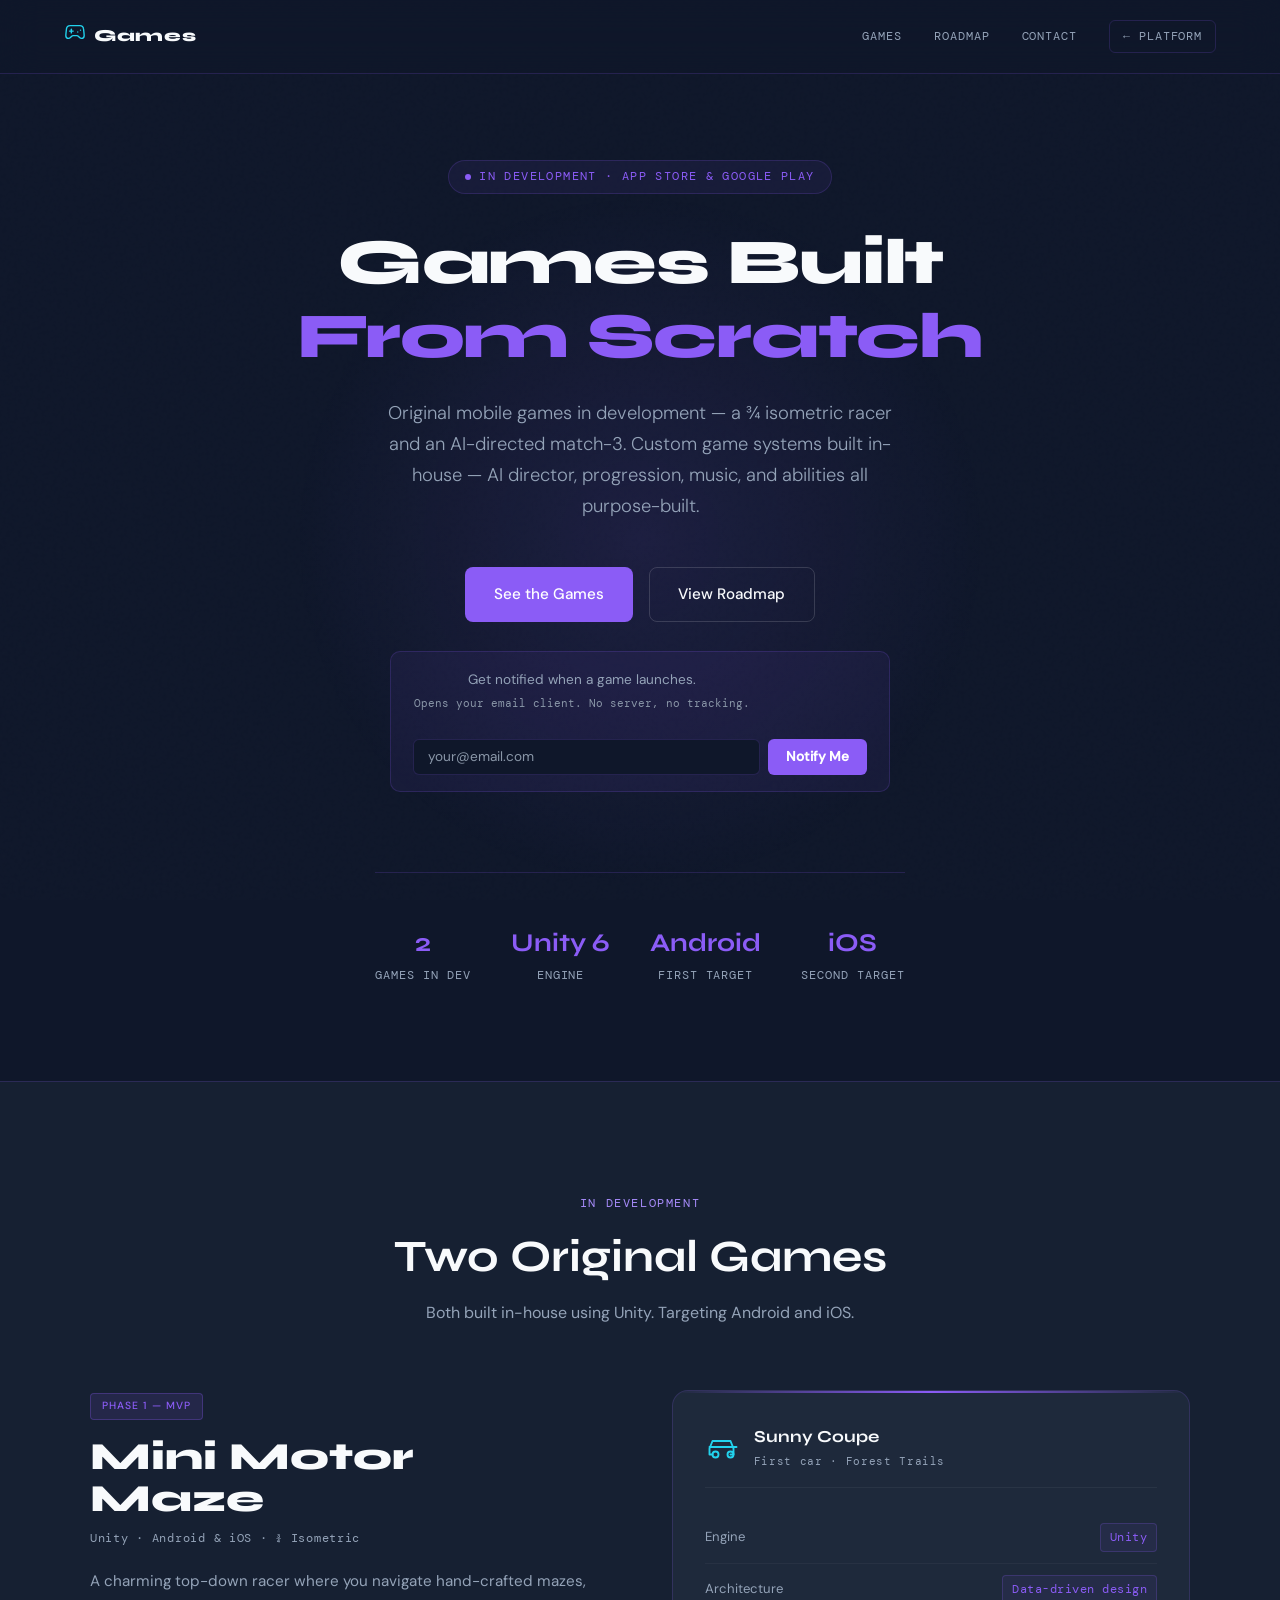
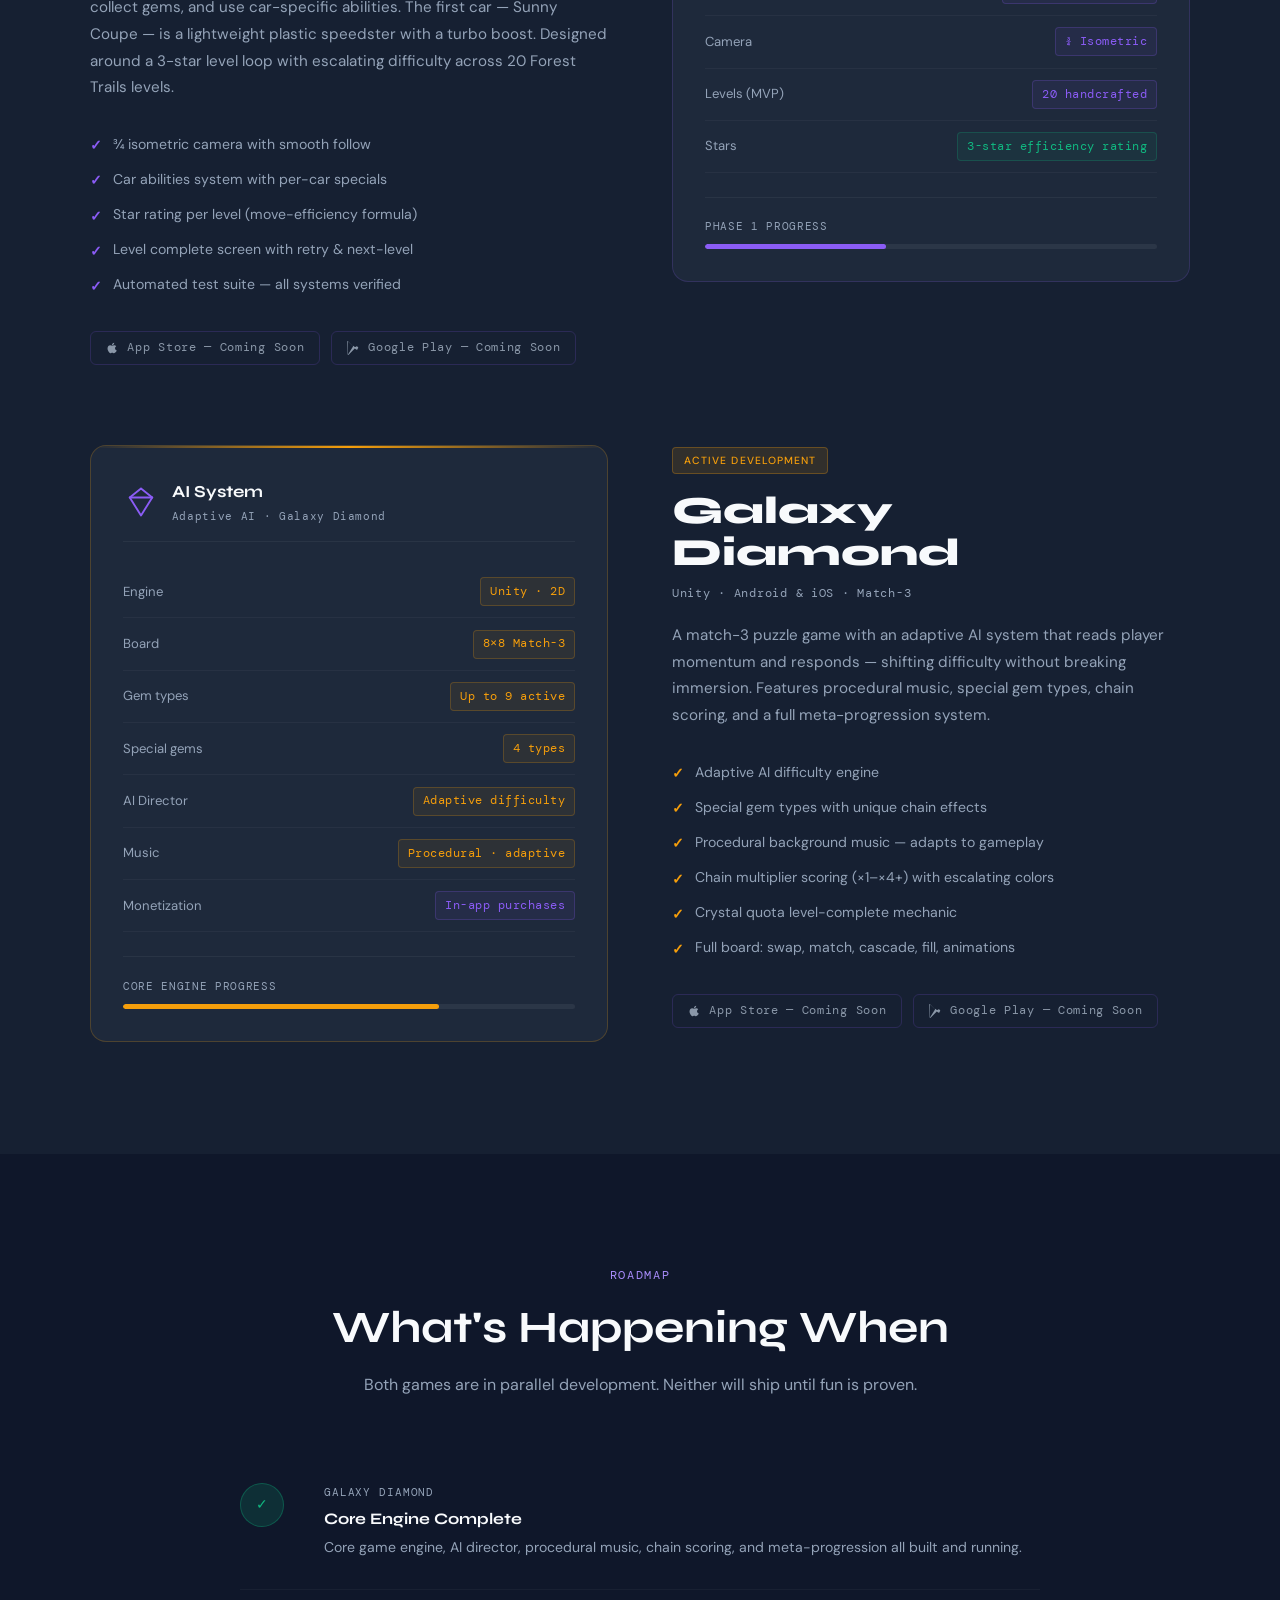
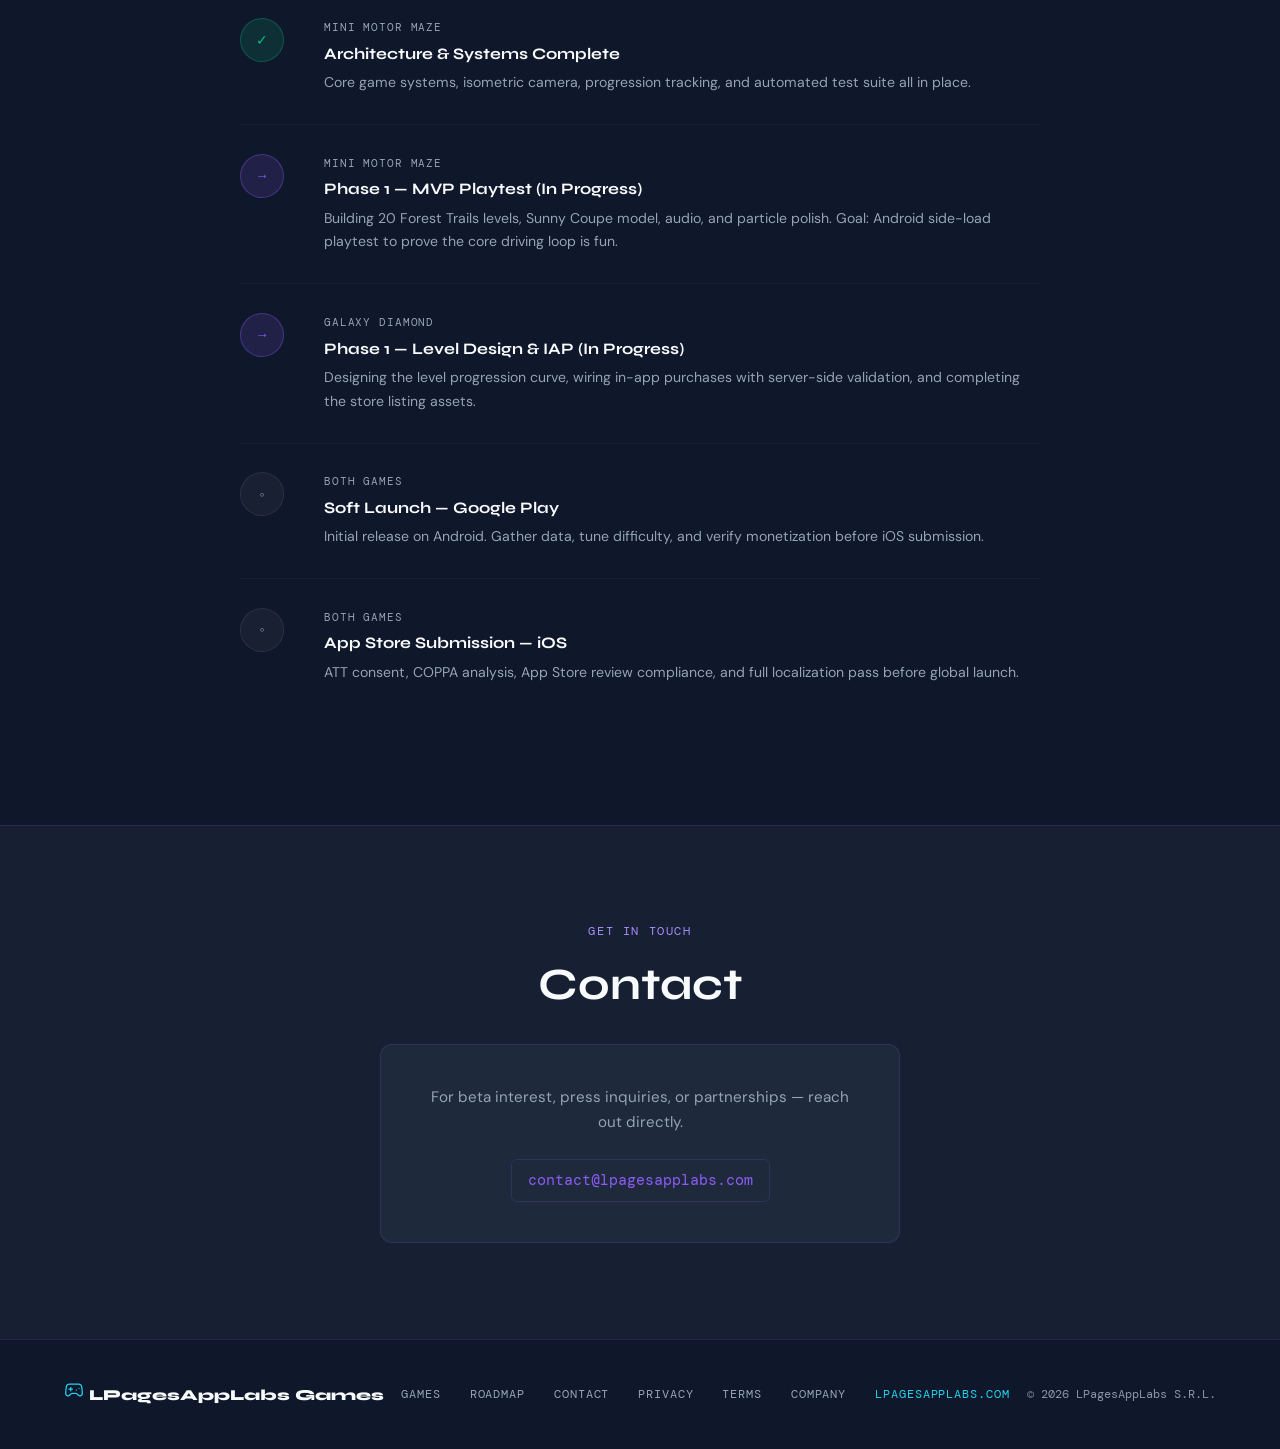
==== commit 846aee56: "Name the company, not a person, in every legal context LPAGESAPPLABS S.R.L. was registered on 2026-0" ====
--- a/public/index.html
+++ b/public/index.html
@@ -272,9 +272,10 @@
     <a href="#contact">Contact</a>
     <a href="privacy.html">Privacy</a>
     <a href="terms.html">Terms</a>
+    <a href="https://lpagesapplabs.com/company.html" rel="noopener noreferrer">Company</a>
     <a href="https://lpagesapplabs.com" class="footer-platform" rel="noopener noreferrer">lpagesapplabs.com</a>
   </div>
-  <div class="footer-copy">© 2026 LPagesAppLabs / D.Badi</div>
+  <div class="footer-copy">© 2026 LPagesAppLabs S.R.L.</div>
 </footer>
 
 </body>
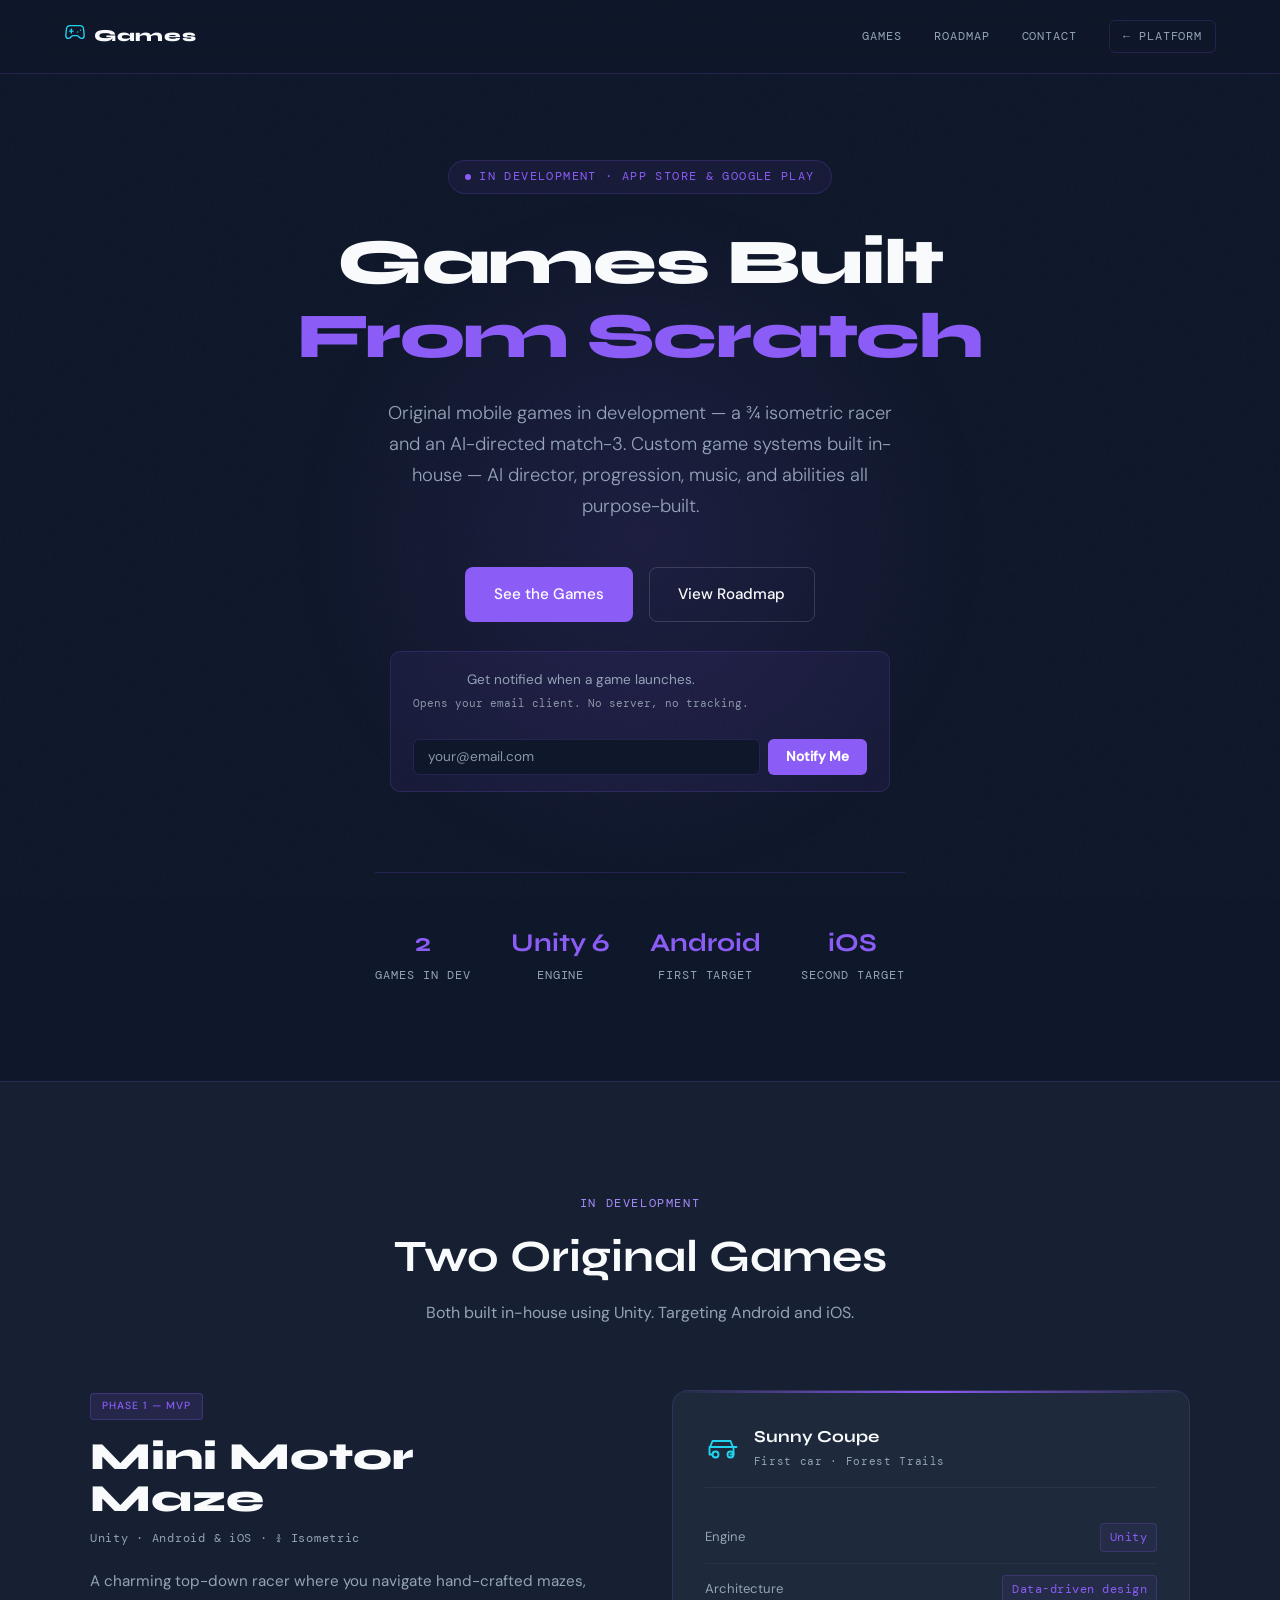
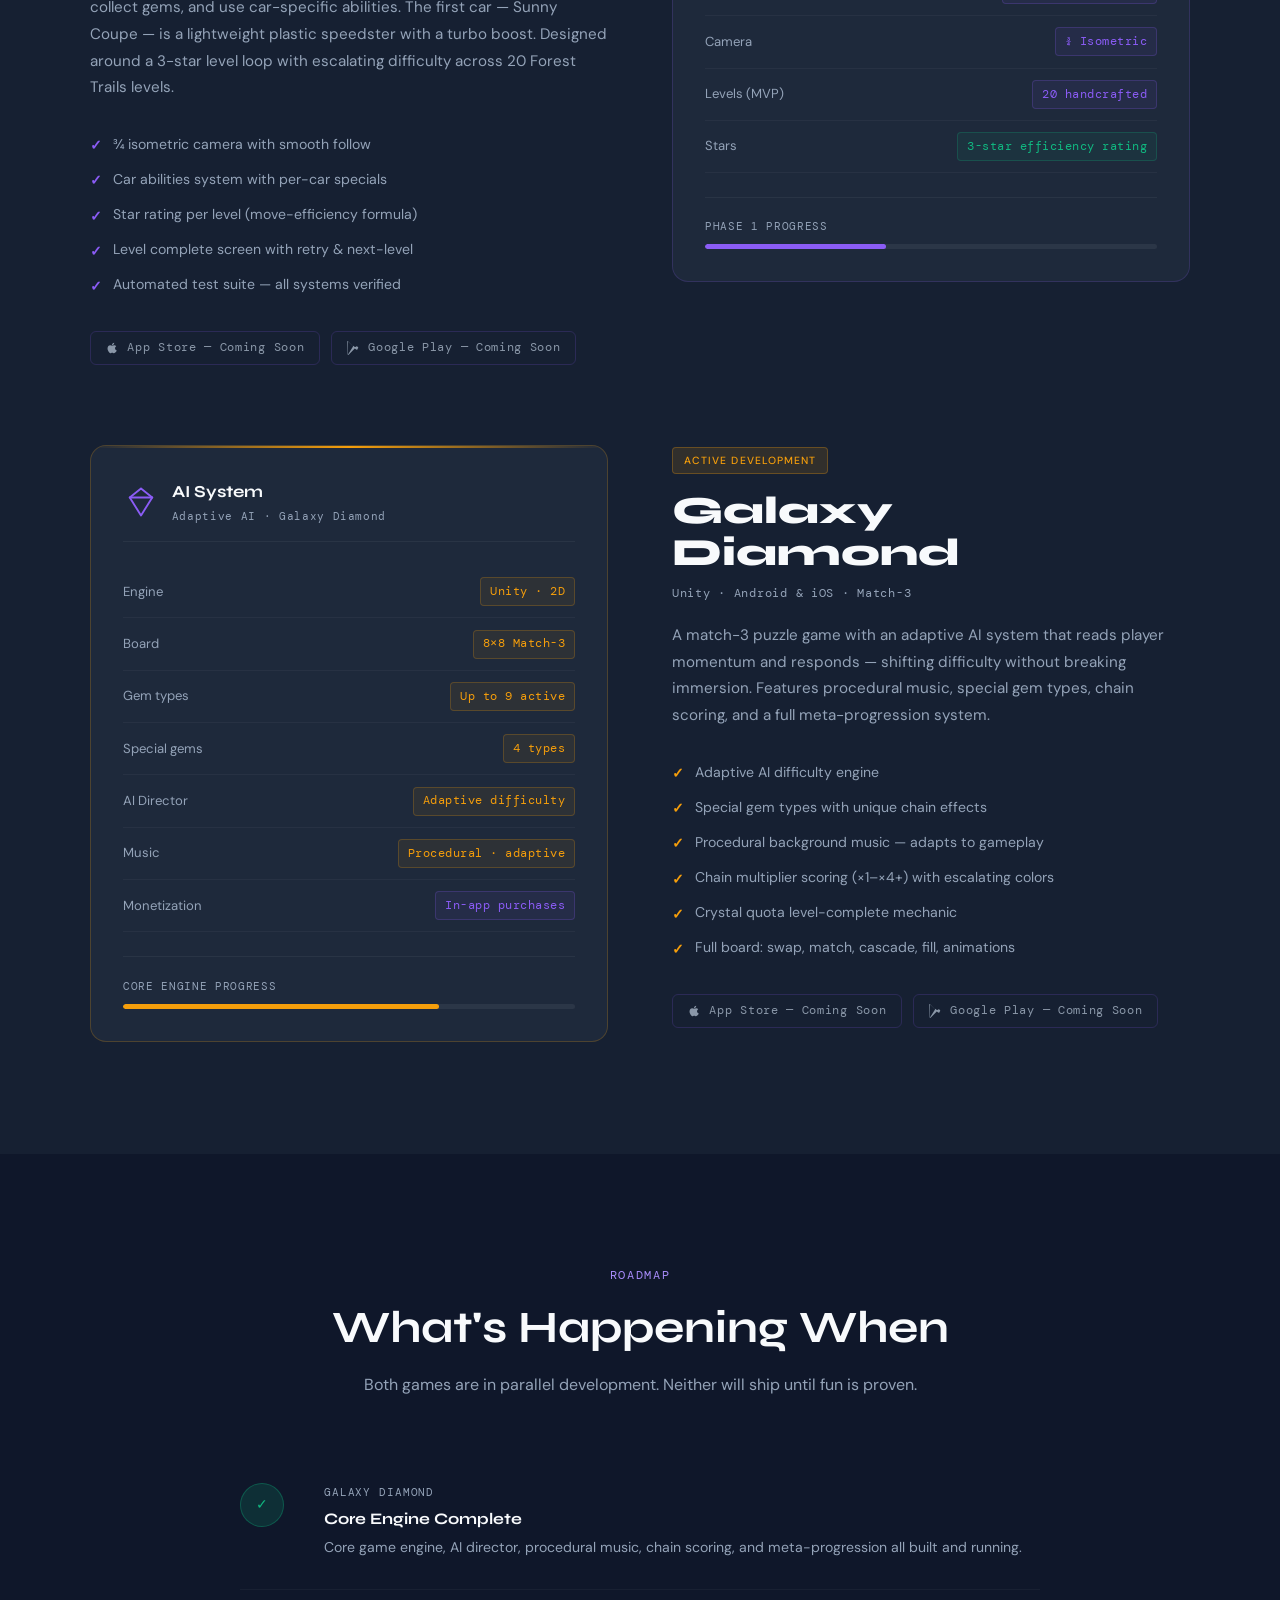
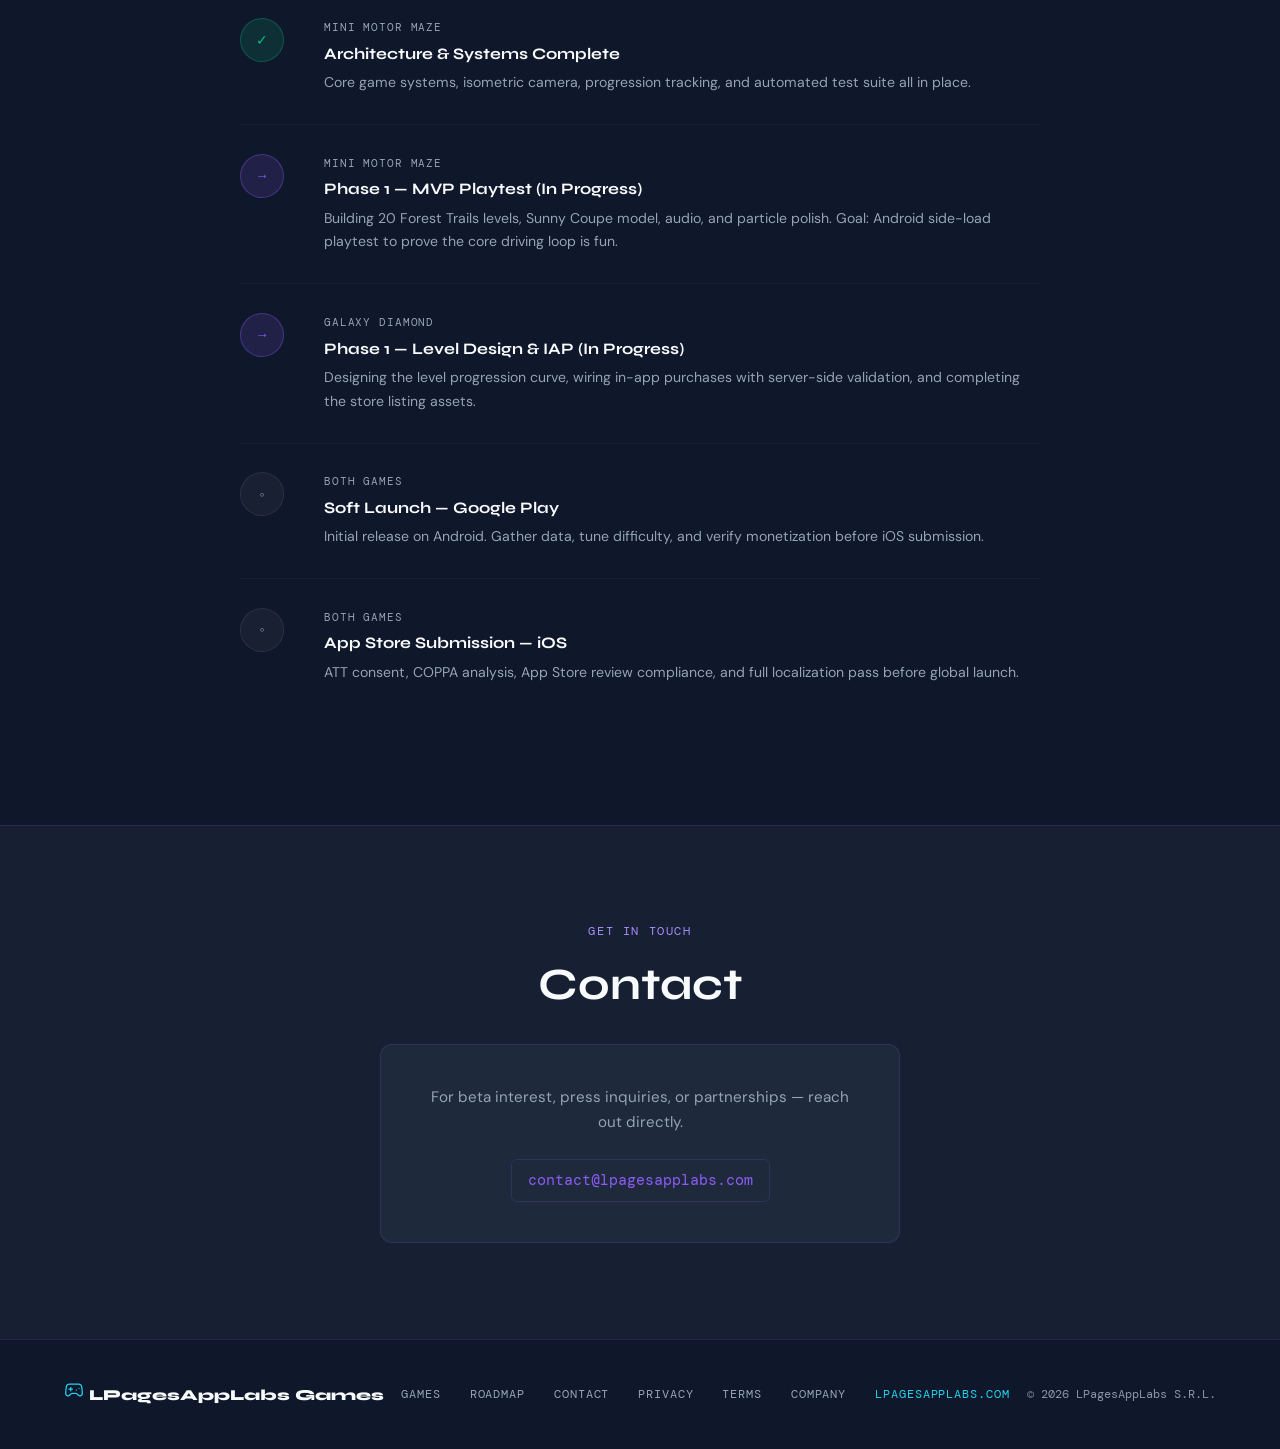
==== commit 4b20a7b4: "Fix a guard that could not match, and an alert that a timeout would disarm Three findings from the V" ====
--- a/public/index.html
+++ b/public/index.html
@@ -21,7 +21,7 @@
   <meta name="twitter:image" content="https://lpagesapplabs.com/og-image.png" />
   <meta name="theme-color" content="#0F172A">
   <meta name="robots" content="index, follow">
-  <link rel="icon" href="https://lpagesapplabs.com/logo.svg" type="image/svg+xml">
+  <link rel="icon" href="/logo.svg" type="image/svg+xml">
   <script src="main.js"></script>
   <link rel="stylesheet" href="fonts.css">
   <link rel="preload" href="fonts/syne-latin-800-normal.woff2" as="font" type="font/woff2" crossorigin>
@@ -44,13 +44,19 @@
       <span></span><span></span><span></span>
     </button>
   </div>
+  <!-- Inside <nav> on purpose. nav is position:fixed, so it is the containing
+       block for this absolutely-positioned menu, which lets CSS say top:100%
+       — exactly the bar's height, whatever the logo turns out to be. As a
+       sibling it was in static flow at document y=0, behind the fixed bar and
+       off-screen once scrolled: the menu opened and nobody could see it.
+       Absolute keeps it out of the flex row, so the bar itself is unchanged. -->
+  <div class="nav-mobile" id="navMobile">
+    <a href="#games">Games</a>
+    <a href="#timeline">Roadmap</a>
+    <a href="#contact">Contact</a>
+    <a href="https://lpagesapplabs.com" rel="noopener noreferrer">← Platform</a>
+  </div>
 </nav>
-<div class="nav-mobile" id="navMobile">
-  <a href="#games">Games</a>
-  <a href="#timeline">Roadmap</a>
-  <a href="#contact">Contact</a>
-  <a href="https://lpagesapplabs.com" rel="noopener noreferrer">← Platform</a>
-</div>
 
 <main id="main-content">
 <!-- HERO -->
@@ -65,6 +71,13 @@
   </div>
   <div class="notify-strip">
     <p>Get notified when a game launches.<br><span class="notify-sub">Opens your email client. No server, no tracking.</span></p>
+      <!-- The email input deliberately has NO name attribute, and this form has
+           no action. That is a control, not an oversight: main.js calls
+           preventDefault() and opens a mailto, but if JavaScript never runs the
+           form submits natively as a GET to this same page, and a named input
+           would put the visitor's email address into the URL, their browser
+           history, and the Referer header of whatever they click next. Without a
+           name, nothing is submitted at all. Do not "tidy" one in. -->
     <form class="notify-form" data-product="LPagesAppLabs Games">
       <input type="email" placeholder="your@email.com" required autocomplete="email" aria-label="Email address">
       <button type="submit">Notify Me</button>
--- a/public/fonts.css
+++ b/public/fonts.css
@@ -16,16 +16,6 @@
 }
 
 /* latin-ext */
-@font-face {
-  font-family: 'Syne';
-  font-style: normal;
-  font-weight: 400;
-  font-stretch: 100%;
-  font-display: swap;
-  src: url(fonts/syne-latin-ext-400-normal.woff2) format('woff2'); 
-  unicode-range: U+0100-02BA,U+02BD-02C5,U+02C7-02CC,U+02CE-02D7,U+02DD-02FF,U+0304,U+0308,U+0329,U+1D00-1DBF,U+1E00-1E9F,U+1EF2-1EFF,U+2020,U+20A0-20AB,U+20AD-20C0,U+2113,U+2C60-2C7F,U+A720-A7FF;
-}
-
 /* latin */
 @font-face {
   font-family: 'Syne';
@@ -38,16 +28,6 @@
 }
 
 /* latin-ext */
-@font-face {
-  font-family: 'Syne';
-  font-style: normal;
-  font-weight: 600;
-  font-stretch: 100%;
-  font-display: swap;
-  src: url(fonts/syne-latin-ext-600-normal.woff2) format('woff2'); 
-  unicode-range: U+0100-02BA,U+02BD-02C5,U+02C7-02CC,U+02CE-02D7,U+02DD-02FF,U+0304,U+0308,U+0329,U+1D00-1DBF,U+1E00-1E9F,U+1EF2-1EFF,U+2020,U+20A0-20AB,U+20AD-20C0,U+2113,U+2C60-2C7F,U+A720-A7FF;
-}
-
 /* latin */
 @font-face {
   font-family: 'Syne';
@@ -60,16 +40,6 @@
 }
 
 /* latin-ext */
-@font-face {
-  font-family: 'Syne';
-  font-style: normal;
-  font-weight: 700;
-  font-stretch: 100%;
-  font-display: swap;
-  src: url(fonts/syne-latin-ext-700-normal.woff2) format('woff2'); 
-  unicode-range: U+0100-02BA,U+02BD-02C5,U+02C7-02CC,U+02CE-02D7,U+02DD-02FF,U+0304,U+0308,U+0329,U+1D00-1DBF,U+1E00-1E9F,U+1EF2-1EFF,U+2020,U+20A0-20AB,U+20AD-20C0,U+2113,U+2C60-2C7F,U+A720-A7FF;
-}
-
 /* latin */
 @font-face {
   font-family: 'Syne';
@@ -82,16 +52,6 @@
 }
 
 /* latin-ext */
-@font-face {
-  font-family: 'Syne';
-  font-style: normal;
-  font-weight: 800;
-  font-stretch: 100%;
-  font-display: swap;
-  src: url(fonts/syne-latin-ext-800-normal.woff2) format('woff2'); 
-  unicode-range: U+0100-02BA,U+02BD-02C5,U+02C7-02CC,U+02CE-02D7,U+02DD-02FF,U+0304,U+0308,U+0329,U+1D00-1DBF,U+1E00-1E9F,U+1EF2-1EFF,U+2020,U+20A0-20AB,U+20AD-20C0,U+2113,U+2C60-2C7F,U+A720-A7FF;
-}
-
 /* latin */
 @font-face {
   font-family: 'DM Mono';
--- a/public/styles.css
+++ b/public/styles.css
@@ -56,9 +56,32 @@
       border-radius: 6px; transition: all 0.2s;
     }
     .nav-platform:hover { color: var(--cyan); border-color: rgba(34,211,238,0.3); }
-    .nav-hamburger { display: none; flex-direction: column; gap: 5px; cursor: pointer; padding: 4px; background: none; border: none; }
+    /* 22px of bars in a 44x44 hit box. padding grows the button to 44x44 while
+       the negative margin gives back exactly what the padding added, so the
+       footprint in the flex row stays the 30x24 it has always been and the bar
+       height does not move — the logo is text at ~26-30px on seven of nine
+       sites, so a real 44px button would have grown every one of those bars.
+       z-index keeps the hit area above the neighbouring link where the two
+       overlap by 7px; the neighbour is ~77px wide and loses only its edge.
+       appearance/background/border are the UA reset — without them a <button>
+       renders Chrome's grey buttonface on a dark navbar, which is what the
+       root site was shipping on 2026-09-03. The other eight already reset it. */
+    .nav-hamburger { display: none; flex-direction: column; gap: 5px; cursor: pointer; background: none; border: 0; appearance: none; -webkit-appearance: none; color: inherit; position: relative; z-index: 1; padding: 14px 11px; margin: -10px -7px; }
     .nav-hamburger span { display: block; width: 22px; height: 2px; background: var(--muted); border-radius: 2px; }
-    .nav-mobile { display: none; flex-direction: column; background: rgba(15,23,42,0.97); border-top: 1px solid var(--border); padding: 1rem 5%; position: fixed; top: 62px; left: 0; right: 0; z-index: 99; }
+    /* top:100% is measured off <nav> itself, so it cannot disagree with the bar.
+       The six sites that positioned this menu each hardcoded a top of 58-62px
+       against bars computing to 62-71px, so every one tucked the menu's first few
+       pixels behind a blurred bar. There is no number here to go stale.
+       Requires #navMobile to be a CHILD of nav — see index.html.
+       No z-index here, deliberately. nav is position:fixed with z-index:100, so IT
+       establishes the stacking context this menu lives in and lifts the whole bar
+       above page content. Inside that context the menu is absolute at top:100% --
+       strictly below the bar -- so it overlaps no sibling and has nothing to order
+       against. Six of nine sites carried z-index:99 here until 2026-09-04; it was
+       inert on all six, left over from when this menu was a sibling of nav rather
+       than its child. Do not re-add it: if the menu ever DOES need to stack, the
+       thing to change is nav's 100, not a number on the child. */
+    .nav-mobile { display: none; flex-direction: column; background: rgba(15,23,42,0.97); border-top: 1px solid var(--border); padding: 1rem 5%; position: absolute; top: 100%; left: 0; right: 0; }
     .nav-mobile a { font-family: 'DM Mono', monospace; font-size: 0.85rem; color: var(--muted); text-decoration: none; letter-spacing: 0.08em; text-transform: uppercase; padding: 0.75rem 0; border-bottom: 1px solid rgba(255,255,255,0.04); transition: color 0.2s; }
     .nav-mobile a:last-child { border-bottom: none; }
     .nav-mobile a:hover { color: var(--violet); }
@@ -298,8 +321,7 @@
       color: var(--violet); text-decoration: none;
       padding: 0.5rem 1rem;
       border: 1px solid var(--border); border-radius: 6px;
-      transition: border-color 0.2s;
-    }
+      transition: border-color 0.2s; overflow-wrap: anywhere; }
     .contact-email:hover { border-color: var(--violet); }
 
     /* FOOTER */
@@ -444,3 +466,18 @@
 .nf-title { font-family: 'Syne', sans-serif; font-weight: 800; font-size: clamp(2rem, 5vw, 3rem); }
 .nf-body { color: var(--muted); max-width: 46ch; line-height: 1.7; }
 .nf-back { color: var(--white); }
+
+/* Contact address fit, added 2026-09-03. Measured on a 360px viewport with the
+   shipped DM Mono (0.6em advance, 25 chars at 0.95rem = 228.0px of text):
+   clip-trimmer, compress, games, milife and services had 208px of room and
+   overflowed their card by 20px, visible on both borders because an
+   inline-block cannot break at its own padding. Root cleared by 1.2px a side.
+   The cause was a missing mobile override — root and ai-crypto reduce
+   .contact-box padding below 768px; the other six kept the 2.5rem desktop
+   value. These values give +20px at 360px.
+   lockedpages is deliberately NOT here: it uses .contact-email-text on a
+   <span>, a different element with a different rule. R30 — exception, written. */
+@media (max-width: 768px) {
+  .contact-box { padding: 1.5rem; }
+  .contact-email { display: block; margin: 0.4rem 0; padding: 0.5rem 0.75rem; }
+}
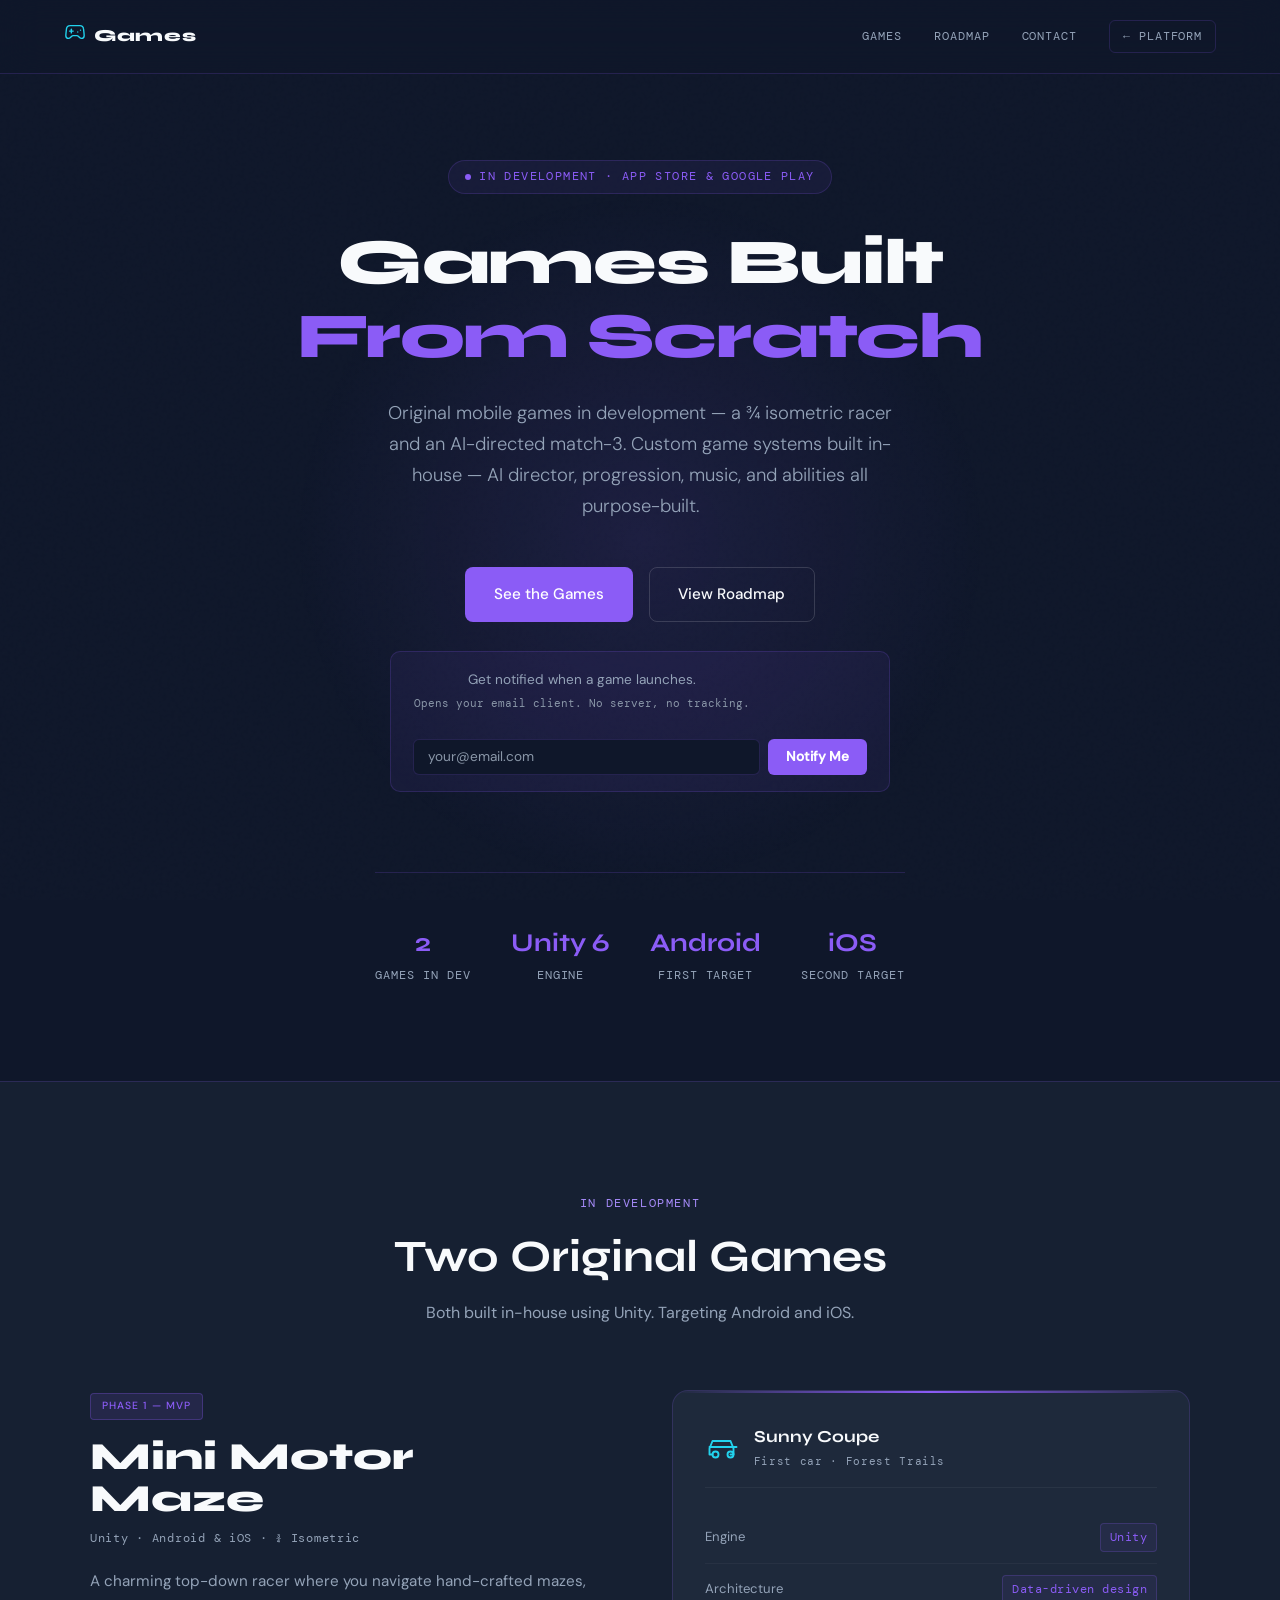
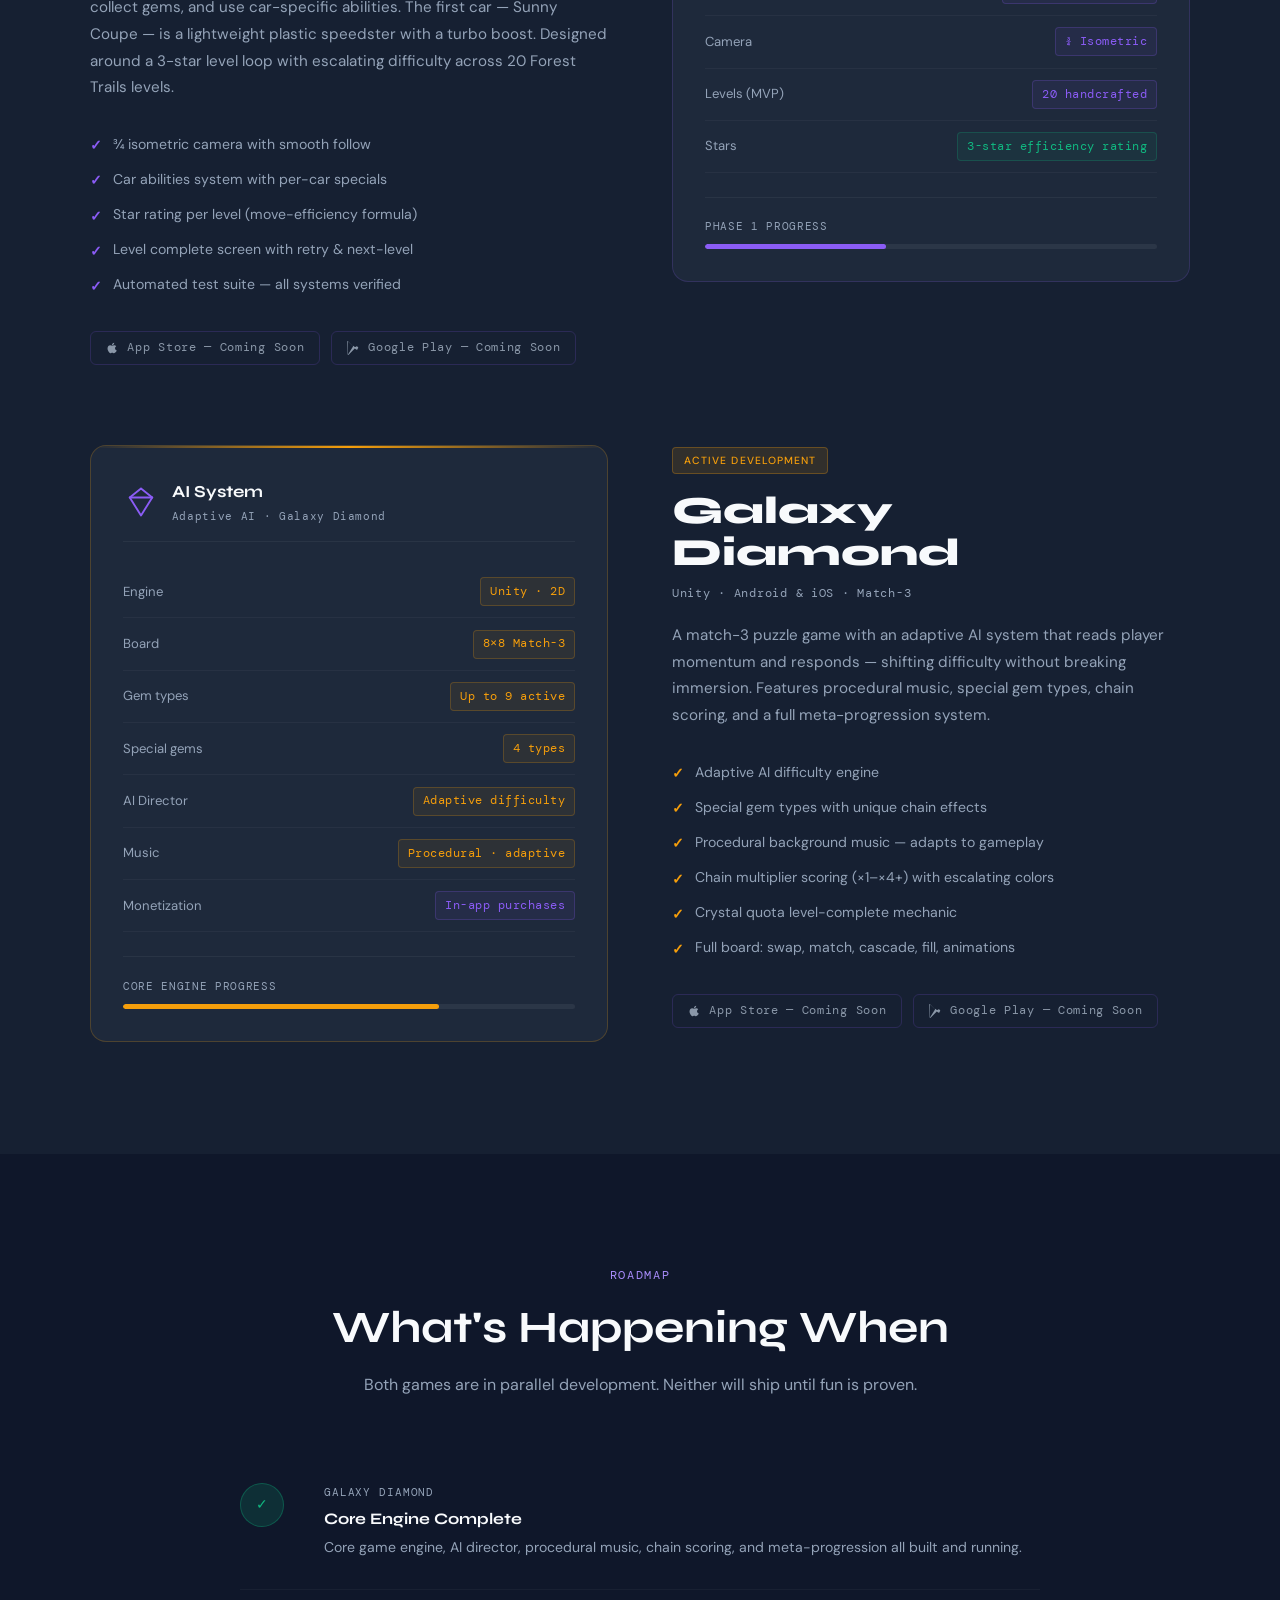
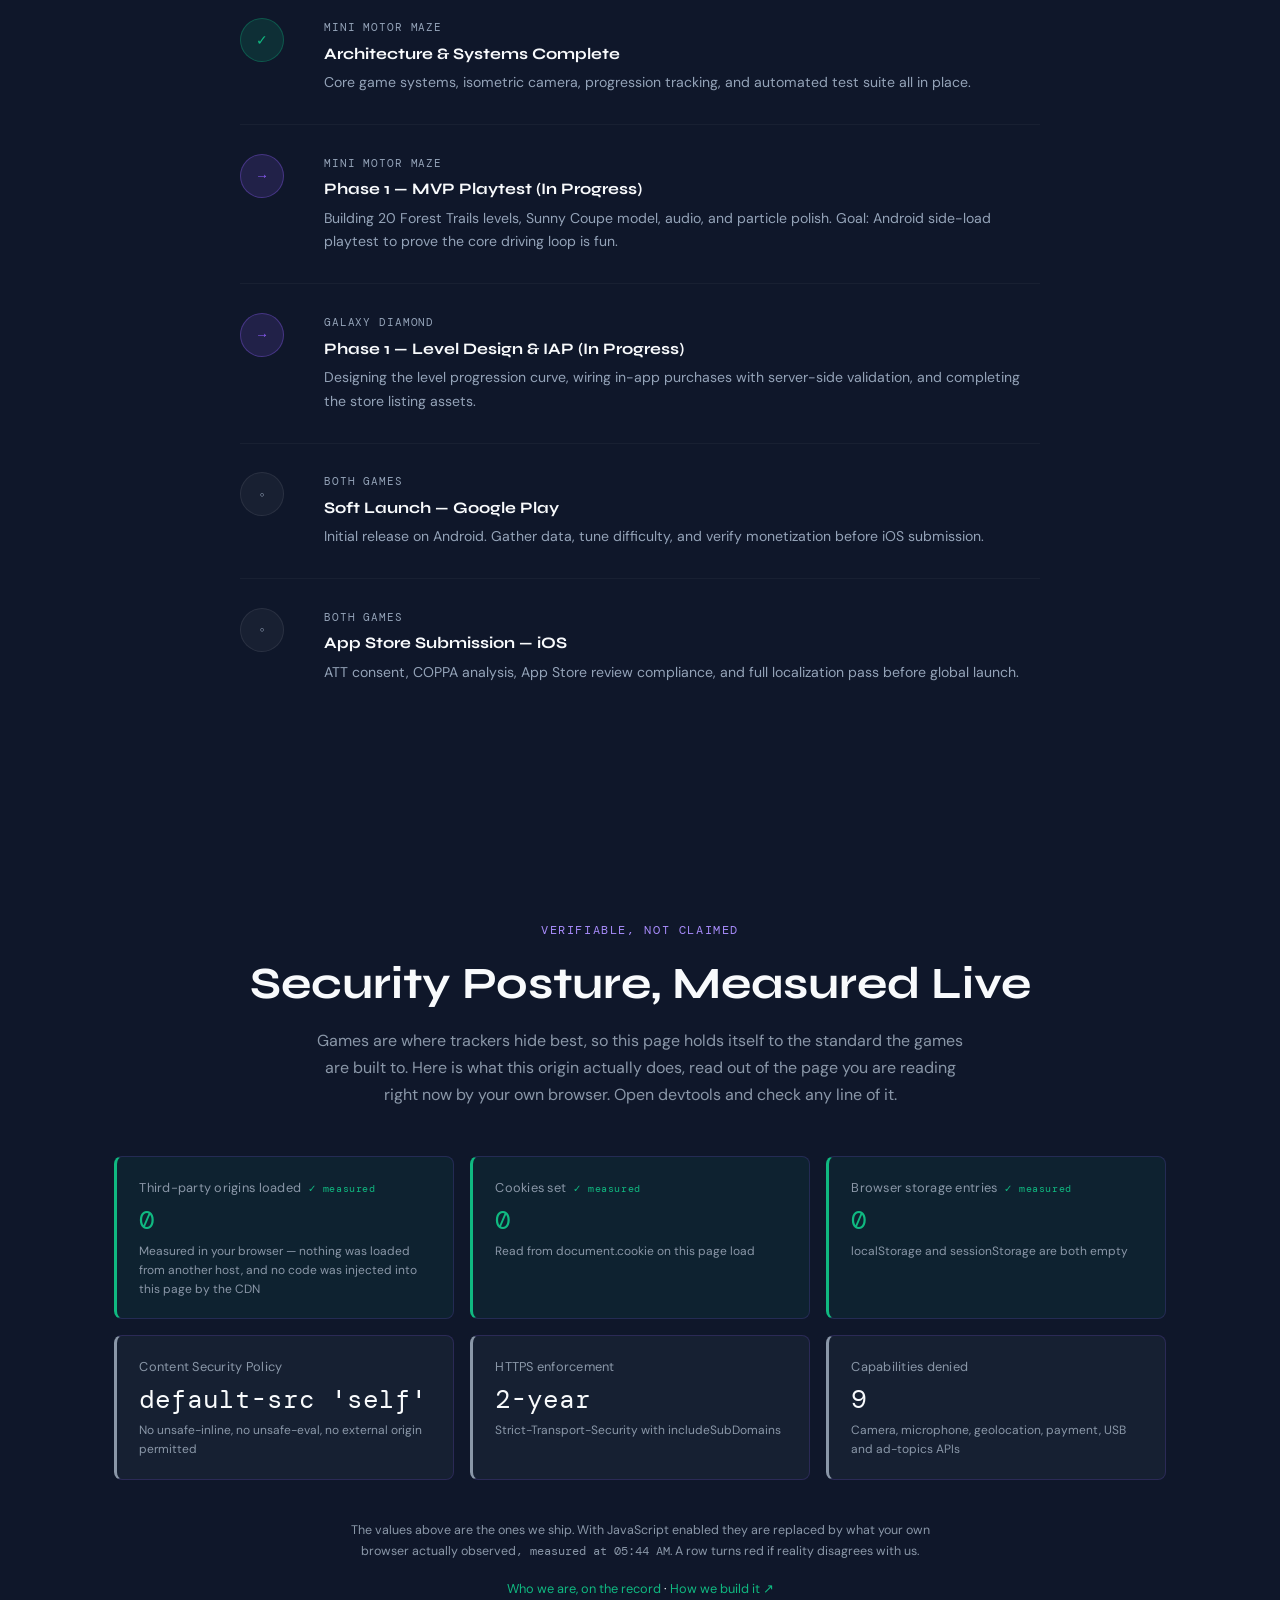
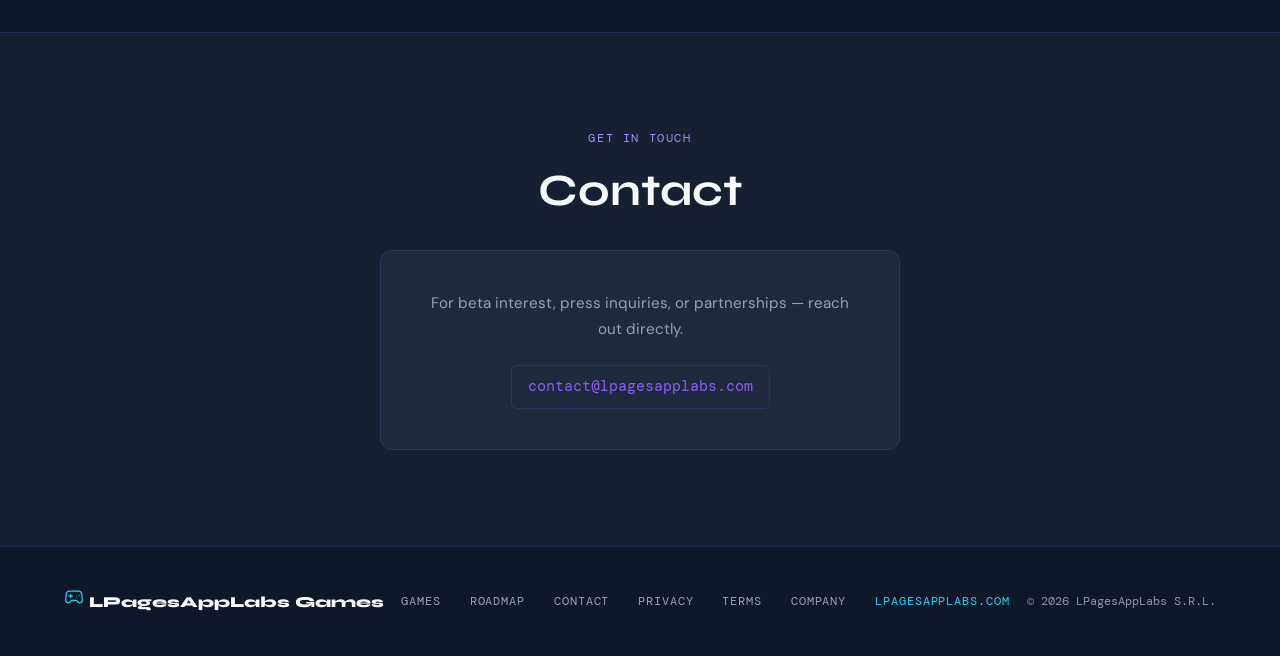
==== commit cda3c14c: "Add the live security-posture panel Ships the panel that until now existed only on the apex origin. " ====
--- a/public/index.html
+++ b/public/index.html
@@ -27,6 +27,11 @@
   <link rel="preload" href="fonts/syne-latin-800-normal.woff2" as="font" type="font/woff2" crossorigin>
   <link rel="preload" href="fonts/dm-sans-latin-400-normal.woff2" as="font" type="font/woff2" crossorigin>
   <link rel="stylesheet" href="styles.css">
+  <!-- defer, deliberately. This script queries the DOM immediately on boot, and a
+       head script that runs before the body exists is what blanked all nine origins
+       on 2026-07-27. It is also progressive enhancement: the panel ships with honest
+       static values and this only ever upgrades a row to "measured". -->
+  <script src="posture.js" defer></script>
 </head>
 <body>
 <a class="skip-link" href="#main-content">Skip to main content</a>
@@ -263,6 +268,53 @@
   </div>
 </section>
 
+<!-- SECURITY POSTURE — measured live, see posture.js -->
+<section id="posture">
+  <div class="posture-header reveal">
+    <div class="section-label">Verifiable, Not Claimed</div>
+    <h2 class="section-title">Security Posture, Measured Live</h2>
+    <p>Games are where trackers hide best, so this page holds itself to the standard the games are built to. Here is what this origin actually does, read out of the page you are reading right now by your own browser. Open devtools and check any line of it.</p>
+  </div>
+
+  <dl class="posture-grid reveal">
+    <div class="posture-row" data-posture="third-party">
+      <dt class="posture-label">Third-party origins loaded</dt>
+      <dd class="posture-value">0</dd>
+      <dd class="posture-note">No fonts, analytics or tag manager loaded from another host</dd>
+    </div>
+    <div class="posture-row" data-posture="cookies">
+      <dt class="posture-label">Cookies set</dt>
+      <dd class="posture-value">0</dd>
+      <dd class="posture-note">No consent banner, because there is nothing to consent to</dd>
+    </div>
+    <div class="posture-row" data-posture="storage">
+      <dt class="posture-label">Browser storage entries</dt>
+      <dd class="posture-value">0</dd>
+      <dd class="posture-note">Nothing written to localStorage or sessionStorage</dd>
+    </div>
+    <div class="posture-row" data-posture="csp">
+      <dt class="posture-label">Content Security Policy</dt>
+      <dd class="posture-value">default-src 'self'</dd>
+      <dd class="posture-note">No unsafe-inline, no unsafe-eval, no external origin permitted</dd>
+    </div>
+    <div class="posture-row" data-posture="hsts">
+      <dt class="posture-label">HTTPS enforcement</dt>
+      <dd class="posture-value">2-year</dd>
+      <dd class="posture-note">Strict-Transport-Security with includeSubDomains</dd>
+    </div>
+    <div class="posture-row" data-posture="permissions">
+      <dt class="posture-label">Capabilities denied</dt>
+      <dd class="posture-value">9</dd>
+      <dd class="posture-note">Camera, microphone, geolocation, payment, USB and ad-topics APIs</dd>
+    </div>
+  </dl>
+
+  <div class="posture-foot reveal">
+    <p class="posture-stamp">The values above are the ones we ship. With JavaScript enabled they are replaced by what your own browser actually observed<span class="posture-time-wrap">, measured at <span data-posture-time>—</span></span>. A row turns red if reality disagrees with us.</p>
+    <p class="posture-links"><a href="https://lpagesapplabs.com/company.html">Who we are, on the record</a> · <a href="https://blog.lpagesapplabs.com" rel="noopener noreferrer">How we build it ↗</a></p>
+  </div>
+</section>
+
 <!-- CONTACT -->
 <section id="contact">
   <div class="reveal">
--- a/public/styles.css
+++ b/public/styles.css
@@ -8,6 +8,13 @@
       --cyan: #22D3EE;
       --emerald: #10B981;
       --amber: #F59E0B;
+      /* Added for the posture panel. The -aNN / -glow2 tints are their base colour
+         at 0.07, so changing a base without its tint leaves a row on the old hue.
+         Values are the apex platform's, so the panel is one design across all
+         nine origins rather than nine variants of one idea. */
+      --emerald-glow2: rgba(16,185,129,0.07);
+      --danger: #F87171;
+      --danger-a07: rgba(248,113,113,0.07);
       --white: #F8FAFC; --muted: #94A3B8; --muted-dim: #8A97A8;
       --border: rgba(139,92,246,0.18);
     }
@@ -481,3 +488,60 @@
   .contact-box { padding: 1.5rem; }
   .contact-email { display: block; margin: 0.4rem 0; padding: 0.5rem 0.75rem; }
 }
+
+/* --- SECURITY POSTURE PANEL -------------------------------------------------
+   Rows ship with static values and are upgraded to measured ones by posture.js.
+   .posture-measured is added only after a real measurement, so the "measured"
+   affordance can never appear on a value nobody checked. .posture-fail exists
+   so the panel can contradict us in public — a panel that can only ever show
+   good news is marketing, not evidence. */
+#posture { max-width: 1100px; margin: 0 auto; padding: 6rem 1.5rem 2rem; }
+.posture-header { text-align: center; margin-bottom: 3rem; }
+.posture-header p { color: var(--muted-dim); max-width: 60ch; margin: 1rem auto 0; line-height: 1.7; }
+
+.posture-grid { display: grid; grid-template-columns: repeat(auto-fit, minmax(300px, 1fr)); gap: 1rem; }
+
+.posture-row {
+  background: var(--surface2);
+  border: 1px solid var(--border);
+  border-left: 3px solid var(--muted-dim);
+  border-radius: 8px;
+  padding: 1.25rem 1.4rem;
+}
+.posture-grid dt, .posture-grid dd { margin: 0; }
+.posture-label { font-size: 0.8rem; color: var(--muted-dim); letter-spacing: 0.02em; }
+.posture-value {
+  font-family: 'DM Mono', monospace;
+  font-size: 1.6rem;
+  color: var(--white);
+  margin: 0.4rem 0 0.5rem;
+  word-break: break-word;
+}
+.posture-note { font-size: 0.75rem; color: var(--muted-dim); line-height: 1.55; }
+
+/* Measured — the only state that earns the accent colour and the tick. */
+.posture-measured { border-left-color: var(--emerald); background: var(--emerald-glow2); }
+.posture-measured .posture-value { color: var(--emerald); }
+.posture-measured .posture-label::after {
+  content: ' ✓ measured';
+  color: var(--emerald);
+  font-family: 'DM Mono', monospace;
+  font-size: 0.62rem;
+  letter-spacing: 0.06em;
+}
+/* Reality disagreed with the shipped value. Deliberately loud. */
+.posture-fail { border-left-color: var(--danger); background: var(--danger-a07); }
+.posture-fail .posture-value { color: var(--danger); }
+.posture-fail .posture-label::after { content: ' ✕ failed'; color: var(--danger); }
+
+.posture-foot { margin-top: 2.5rem; text-align: center; }
+.posture-stamp { font-size: 0.78rem; color: var(--muted-dim); max-width: 68ch; margin: 0 auto; line-height: 1.7; }
+.posture-time-wrap { font-family: 'DM Mono', monospace; }
+.posture-links { margin-top: 1rem; font-size: 0.8rem; }
+.posture-links a { color: var(--emerald); text-decoration: none; border-bottom: 1px solid transparent; }
+.posture-links a:hover, .posture-links a:focus-visible { border-bottom-color: var(--emerald); }
+
+@media (max-width: 640px) {
+  #posture { padding-top: 4rem; }
+  .posture-value { font-size: 1.3rem; }
+}
